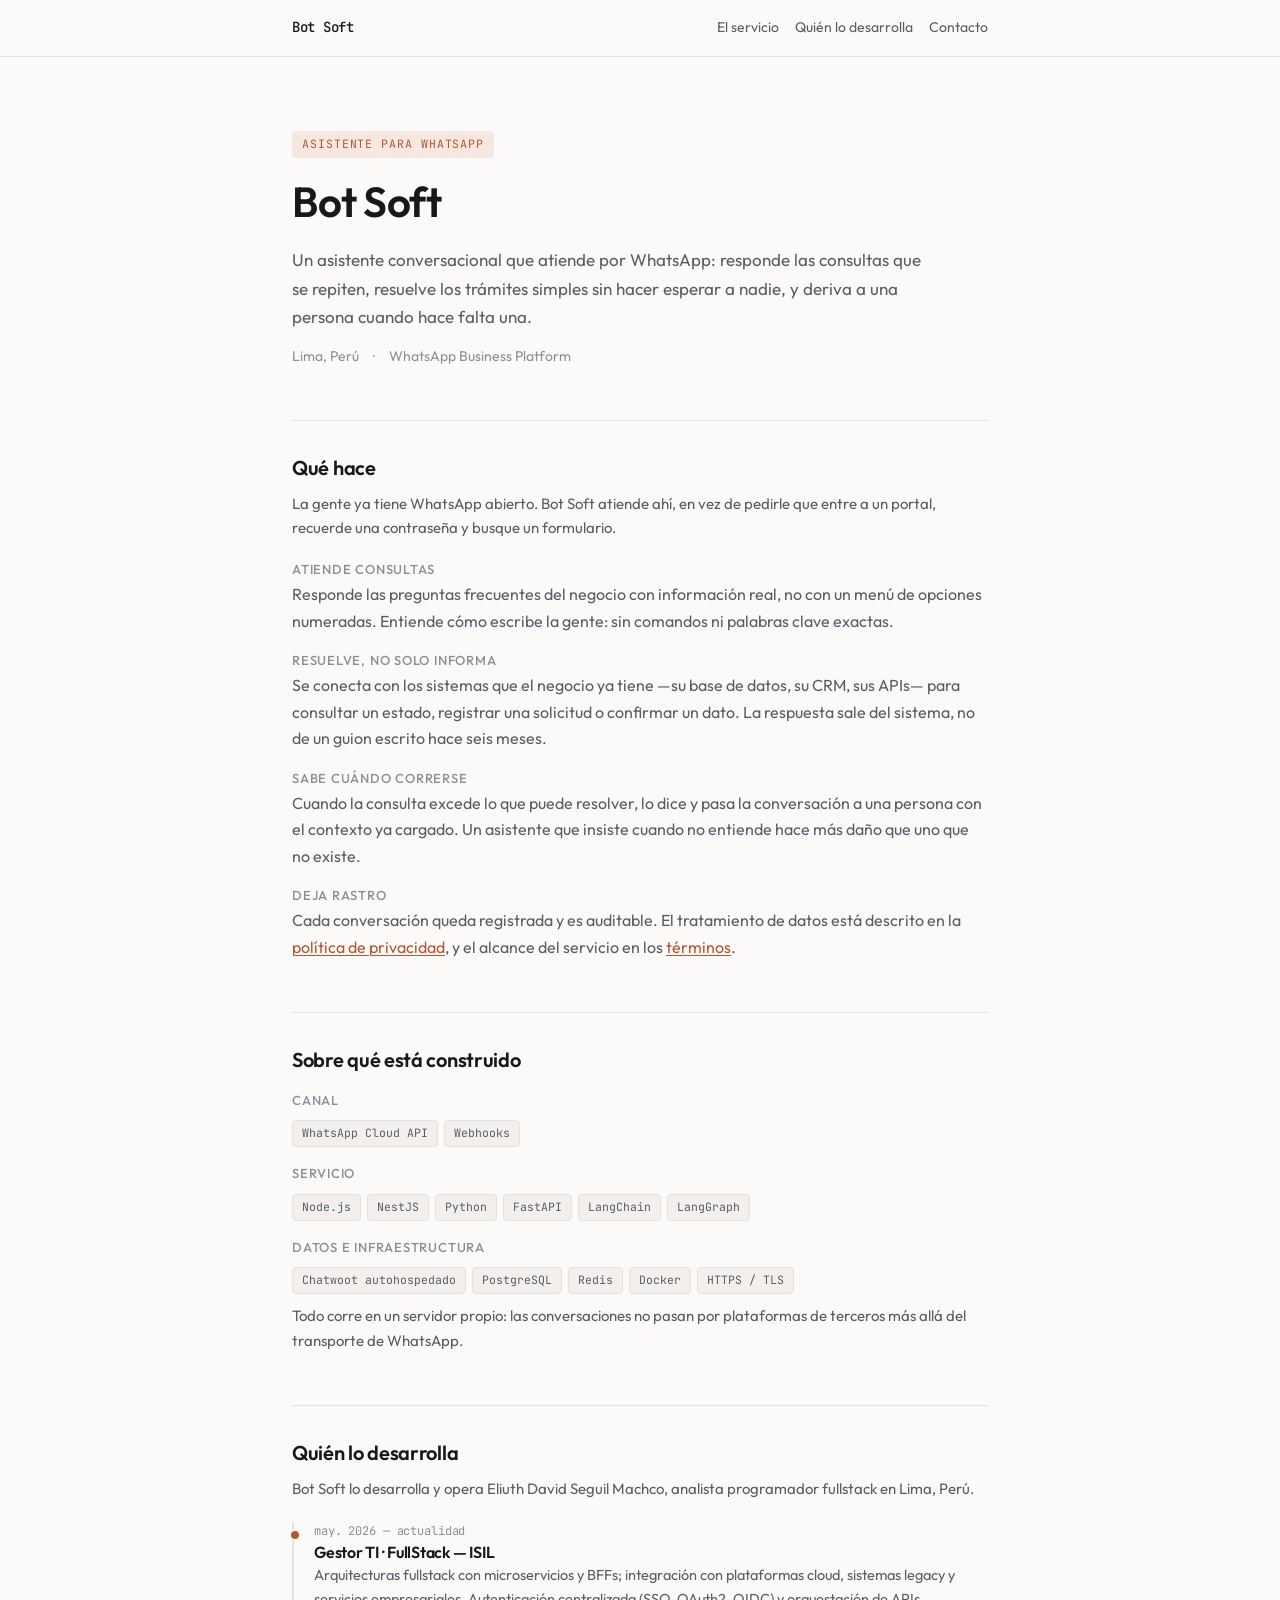
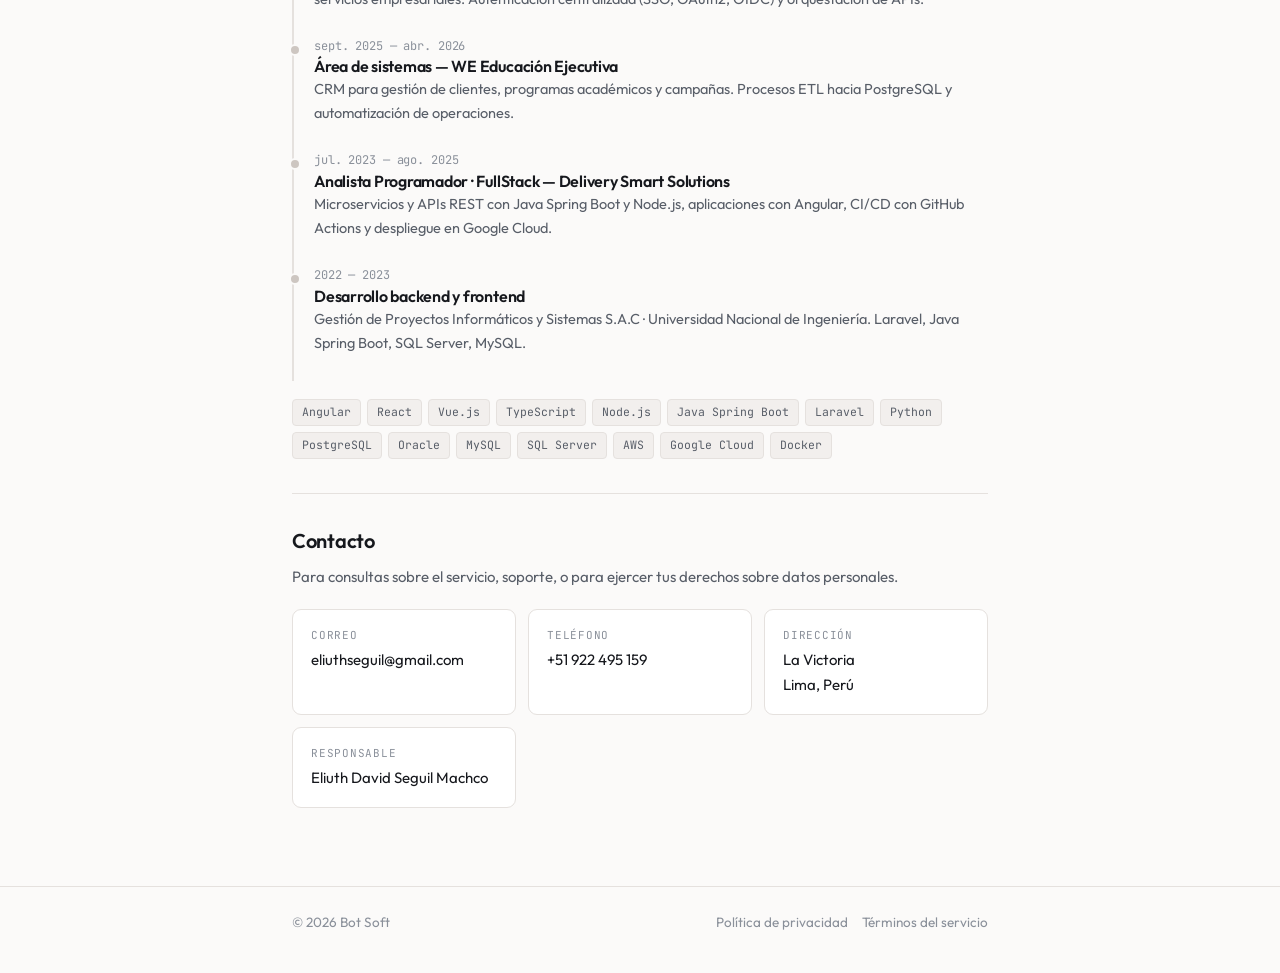
==== index.html @ 56265a5e "Contacto: telefono, direccion y domicilio en las legales" ====
<!doctype html>
<html lang="es">
<head>
<meta charset="utf-8">
<meta name="viewport" content="width=device-width, initial-scale=1">
<title>Bot Soft — Asistente conversacional para WhatsApp</title>
<meta name="description" content="Bot Soft es un asistente conversacional sobre WhatsApp: responde consultas, resuelve trámites frecuentes y se integra con los sistemas que tu negocio ya usa.">
<meta property="og:title" content="Bot Soft — Asistente conversacional para WhatsApp">
<meta property="og:description" content="Asistente conversacional sobre WhatsApp, integrado con los sistemas que tu negocio ya usa.">
<meta property="og:type" content="website">
<link rel="preconnect" href="https://fonts.googleapis.com">
<link rel="preconnect" href="https://fonts.gstatic.com" crossorigin>
<link rel="stylesheet" href="https://fonts.googleapis.com/css2?family=JetBrains+Mono:wght@400;500&family=Outfit:wght@400;500;600&display=swap">
<link rel="stylesheet" href="estilo.css">
</head>
<body>

<header class="barra">
  <div class="lienzo">
    <a class="marca" href="./">Bot&nbsp;Soft</a>
    <nav>
      <a href="#servicio">El servicio</a>
      <a href="#quien">Quién lo desarrolla</a>
      <a href="#contacto">Contacto</a>
    </nav>
  </div>
</header>

<main class="lienzo">

  <div class="portada">
    <span class="etiqueta">Asistente para WhatsApp</span>
    <h1>Bot Soft</h1>
    <p class="lede">
      Un asistente conversacional que atiende por WhatsApp: responde las
      consultas que se repiten, resuelve los trámites simples sin hacer esperar
      a nadie, y deriva a una persona cuando hace falta una.
    </p>
    <div class="ubicacion">
      <span>Lima, Perú</span>
      <span>·</span>
      <span>WhatsApp Business Platform</span>
    </div>
  </div>

  <section id="servicio">
    <h2>Qué hace</h2>
    <p class="sub">
      La gente ya tiene WhatsApp abierto. Bot Soft atiende ahí, en vez de pedirle
      que entre a un portal, recuerde una contraseña y busque un formulario.
    </p>

    <div class="grupo-tec">
      <h3>Atiende consultas</h3>
      <p style="color:var(--tinta-media);margin-top:4px">
        Responde las preguntas frecuentes del negocio con información real, no
        con un menú de opciones numeradas. Entiende cómo escribe la gente:
        sin comandos ni palabras clave exactas.
      </p>
    </div>

    <div class="grupo-tec">
      <h3>Resuelve, no solo informa</h3>
      <p style="color:var(--tinta-media);margin-top:4px">
        Se conecta con los sistemas que el negocio ya tiene —su base de datos,
        su CRM, sus APIs— para consultar un estado, registrar una solicitud o
        confirmar un dato. La respuesta sale del sistema, no de un guion escrito
        hace seis meses.
      </p>
    </div>

    <div class="grupo-tec">
      <h3>Sabe cuándo correrse</h3>
      <p style="color:var(--tinta-media);margin-top:4px">
        Cuando la consulta excede lo que puede resolver, lo dice y pasa la
        conversación a una persona con el contexto ya cargado. Un asistente que
        insiste cuando no entiende hace más daño que uno que no existe.
      </p>
    </div>

    <div class="grupo-tec">
      <h3>Deja rastro</h3>
      <p style="color:var(--tinta-media);margin-top:4px">
        Cada conversación queda registrada y es auditable. El tratamiento de
        datos está descrito en la
        <a href="privacidad.html">política de privacidad</a>, y el alcance del
        servicio en los <a href="terminos.html">términos</a>.
      </p>
    </div>
  </section>

  <section id="tecnologias">
    <h2>Sobre qué está construido</h2>
    <div class="grupo-tec">
      <h3>Canal</h3>
      <div class="chips">
        <span class="chip">WhatsApp Cloud API</span>
        <span class="chip">Webhooks</span>
      </div>
    </div>
    <div class="grupo-tec">
      <h3>Servicio</h3>
      <div class="chips">
        <span class="chip">Node.js</span><span class="chip">NestJS</span>
        <span class="chip">Python</span><span class="chip">FastAPI</span>
        <span class="chip">LangChain</span><span class="chip">LangGraph</span>
      </div>
    </div>
    <div class="grupo-tec">
      <h3>Datos e infraestructura</h3>
      <div class="chips">
        <span class="chip">Chatwoot autohospedado</span>
        <span class="chip">PostgreSQL</span><span class="chip">Redis</span>
        <span class="chip">Docker</span><span class="chip">HTTPS / TLS</span>
      </div>
      <p style="color:var(--tinta-media);margin-top:10px;font-size:15px">
        Todo corre en un servidor propio: las conversaciones no pasan por
        plataformas de terceros más allá del transporte de WhatsApp.
      </p>
    </div>
  </section>

  <section id="quien">
    <h2>Quién lo desarrolla</h2>
    <p class="sub">
      Bot Soft lo desarrolla y opera Eliuth David Seguil Machco, analista
      programador fullstack en Lima, Perú.
    </p>

    <div class="puesto actual">
      <div class="cuando">may. 2026 — actualidad</div>
      <h3>Gestor TI · FullStack — ISIL</h3>
      <div class="donde">
        Arquitecturas fullstack con microservicios y BFFs; integración con
        plataformas cloud, sistemas legacy y servicios empresariales.
        Autenticación centralizada (SSO, OAuth2, OIDC) y orquestación de APIs.
      </div>
    </div>

    <div class="puesto">
      <div class="cuando">sept. 2025 — abr. 2026</div>
      <h3>Área de sistemas — WE Educación Ejecutiva</h3>
      <div class="donde">
        CRM para gestión de clientes, programas académicos y campañas.
        Procesos ETL hacia PostgreSQL y automatización de operaciones.
      </div>
    </div>

    <div class="puesto">
      <div class="cuando">jul. 2023 — ago. 2025</div>
      <h3>Analista Programador · FullStack — Delivery Smart Solutions</h3>
      <div class="donde">
        Microservicios y APIs REST con Java Spring Boot y Node.js, aplicaciones
        con Angular, CI/CD con GitHub Actions y despliegue en Google Cloud.
      </div>
    </div>

    <div class="puesto">
      <div class="cuando">2022 — 2023</div>
      <h3>Desarrollo backend y frontend</h3>
      <div class="donde">
        Gestión de Proyectos Informáticos y Sistemas S.A.C · Universidad
        Nacional de Ingeniería. Laravel, Java Spring Boot, SQL Server, MySQL.
      </div>
    </div>

    <div class="chips" style="margin-top:18px">
      <span class="chip">Angular</span><span class="chip">React</span>
      <span class="chip">Vue.js</span><span class="chip">TypeScript</span>
      <span class="chip">Node.js</span><span class="chip">Java Spring Boot</span>
      <span class="chip">Laravel</span><span class="chip">Python</span>
      <span class="chip">PostgreSQL</span><span class="chip">Oracle</span>
      <span class="chip">MySQL</span><span class="chip">SQL Server</span>
      <span class="chip">AWS</span><span class="chip">Google Cloud</span>
      <span class="chip">Docker</span>
    </div>
  </section>

  <section id="contacto">
    <h2>Contacto</h2>
    <p class="sub">
      Para consultas sobre el servicio, soporte, o para ejercer tus derechos
      sobre datos personales.
    </p>
    <div class="tarjetas">
      <a class="tarjeta" href="mailto:eliuthseguil@gmail.com">
        <div class="que">Correo</div>
        <div class="valor">eliuthseguil@gmail.com</div>
      </a>
      <a class="tarjeta" href="tel:+51922495159">
        <div class="que">Teléfono</div>
        <div class="valor">+51 922 495 159</div>
      </a>
      <div class="tarjeta">
        <div class="que">Dirección</div>
        <div class="valor">La Victoria<br>Lima, Perú</div>
      </div>
      <div class="tarjeta">
        <div class="que">Responsable</div>
        <div class="valor">Eliuth David Seguil Machco</div>
      </div>
    </div>
  </section>

</main>

<footer>
  <div class="lienzo">
    <span>© <span id="anio">2026</span> Bot Soft</span>
    <nav>
      <a href="privacidad.html">Política de privacidad</a>
      <a href="terminos.html">Términos del servicio</a>
    </nav>
  </div>
</footer>

<script>
  // El año se pone solo: un pie que dice 2026 en 2028 envejece mal.
  document.getElementById('anio').textContent = new Date().getFullYear();
</script>

</body>
</html>
---- estilo.css ----
/* =============================================================================
   Sitio personal — Eliuth Seguil
   Un solo archivo, sin dependencias ni build: GitHub Pages lo sirve tal cual.
   ========================================================================== */

:root {
  --fondo: #fbfaf9;
  --papel: #ffffff;
  --papel-2: #f2efed;
  --tinta: #16181d;
  --tinta-media: #585e68;
  --tinta-suave: #8a909a;
  --linea: #e5e1de;
  --linea-fuerte: #cdc6c1;
  --acento: #b8552f;
  --acento-fondo: #f6e8e1;
  --ancho: 740px;
}

@media (prefers-color-scheme: dark) {
  :root:not([data-tema="claro"]) {
    --fondo: #0f1114;
    --papel: #16191e;
    --papel-2: #1d2127;
    --tinta: #e8e4e0;
    --tinta-media: #a2a8b2;
    --tinta-suave: #737984;
    --linea: #262b32;
    --linea-fuerte: #363c45;
    --acento: #e08a5f;
    --acento-fondo: #2a1c14;
  }
}

* { box-sizing: border-box; }

html { scroll-behavior: smooth; }

body {
  margin: 0;
  background: var(--fondo);
  color: var(--tinta);
  font-family: "Outfit", "Segoe UI", system-ui, sans-serif;
  font-size: 16px;
  line-height: 1.65;
  -webkit-font-smoothing: antialiased;
}

.lienzo { max-width: var(--ancho); margin: 0 auto; padding: 0 22px; }

a { color: var(--acento); text-decoration-thickness: 1px; text-underline-offset: 2px; }
a:hover { text-decoration-thickness: 2px; }

code, .mono {
  font-family: "JetBrains Mono", ui-monospace, Consolas, monospace;
  font-size: .86em;
}

h1, h2, h3 { margin: 0; line-height: 1.25; text-wrap: balance; letter-spacing: -.015em; }
h1 { font-size: clamp(30px, 6vw, 42px); font-weight: 600; }
h2 { font-size: 20px; font-weight: 600; }
h3 { font-size: 16px; font-weight: 600; }

/* ---------- barra ---------- */
.barra {
  position: sticky; top: 0; z-index: 10;
  background: color-mix(in srgb, var(--fondo) 88%, transparent);
  backdrop-filter: blur(8px);
  border-bottom: 1px solid var(--linea);
}
.barra .lienzo { display: flex; align-items: center; gap: 18px; height: 56px; }
.marca {
  font-family: "JetBrains Mono", monospace; font-size: 14px; font-weight: 500;
  color: var(--tinta); text-decoration: none; letter-spacing: -.02em;
}
.barra nav { margin-left: auto; display: flex; gap: 16px; font-size: 14px; }
.barra nav a { color: var(--tinta-media); text-decoration: none; }
.barra nav a:hover { color: var(--acento); }

/* ---------- portada ---------- */
.portada { padding: 72px 0 52px; }
.etiqueta {
  display: inline-block; font-family: "JetBrains Mono", monospace;
  font-size: 11.5px; letter-spacing: .08em; text-transform: uppercase;
  color: var(--acento); background: var(--acento-fondo);
  padding: 4px 10px; border-radius: 4px; margin-bottom: 18px;
}
.portada p.lede {
  font-size: 17px; color: var(--tinta-media); max-width: 58ch; margin: 18px 0 0;
}
.ubicacion {
  margin-top: 14px; font-size: 14px; color: var(--tinta-suave);
  display: flex; gap: 14px; flex-wrap: wrap;
}

/* ---------- secciones ---------- */
section { padding: 34px 0; border-top: 1px solid var(--linea); }
section > h2 { margin-bottom: 20px; }
.sub { color: var(--tinta-media); margin: -8px 0 20px; font-size: 15px; }

/* ---------- experiencia ---------- */
.puesto { padding: 0 0 26px 20px; border-left: 2px solid var(--linea); position: relative; }
.puesto:last-child { padding-bottom: 0; }
.puesto::before {
  content: ""; position: absolute; left: -5px; top: 7px;
  width: 8px; height: 8px; border-radius: 50%;
  background: var(--linea-fuerte); border: 2px solid var(--fondo);
}
.puesto.actual::before { background: var(--acento); }
.puesto .cuando {
  font-family: "JetBrains Mono", monospace; font-size: 12px;
  color: var(--tinta-suave); letter-spacing: -.01em;
}
.puesto .donde { color: var(--tinta-media); font-size: 14.5px; margin-top: 1px; }
.puesto ul { margin: 10px 0 0; padding-left: 18px; color: var(--tinta-media); font-size: 15px; }
.puesto li { margin-bottom: 5px; }

/* ---------- tecnologías ---------- */
.chips { display: flex; flex-wrap: wrap; gap: 6px; margin-top: 12px; }
.chip {
  font-family: "JetBrains Mono", monospace; font-size: 11.5px;
  background: var(--papel-2); color: var(--tinta-media);
  padding: 3px 9px; border-radius: 4px; border: 1px solid var(--linea);
}
.grupo-tec { margin-bottom: 18px; }
.grupo-tec h3 { font-size: 13px; color: var(--tinta-suave); font-weight: 500;
  text-transform: uppercase; letter-spacing: .06em; }

/* ---------- contacto ---------- */
.tarjetas { display: grid; grid-template-columns: repeat(auto-fit, minmax(210px, 1fr)); gap: 12px; }
.tarjeta {
  background: var(--papel); border: 1px solid var(--linea); border-radius: 9px;
  padding: 16px 18px; text-decoration: none; color: inherit; display: block;
}
.tarjeta:hover { border-color: var(--acento); }
.tarjeta .que {
  font-family: "JetBrains Mono", monospace; font-size: 11px;
  text-transform: uppercase; letter-spacing: .07em; color: var(--tinta-suave);
}
.tarjeta .valor { margin-top: 4px; font-size: 15px; word-break: break-all; }

/* ---------- documentos legales ---------- */
.legal { padding: 44px 0 20px; }
.legal h2 { margin: 30px 0 10px; }
.legal h3 { margin: 20px 0 6px; }
.legal p, .legal li { color: var(--tinta-media); font-size: 15.5px; }
.legal ul { padding-left: 20px; }
.legal li { margin-bottom: 6px; }
.legal .fecha {
  font-family: "JetBrains Mono", monospace; font-size: 12.5px;
  color: var(--tinta-suave); margin-top: 6px;
}
.aviso {
  background: var(--acento-fondo); border-left: 3px solid var(--acento);
  padding: 13px 16px; border-radius: 0 7px 7px 0; margin: 20px 0;
  font-size: 14.5px; color: var(--tinta);
}
.aviso strong { color: var(--acento); }

/* ---------- pie ---------- */
footer {
  border-top: 1px solid var(--linea); margin-top: 44px;
  padding: 24px 0 40px; font-size: 13.5px; color: var(--tinta-suave);
}
footer .lienzo { display: flex; gap: 16px; flex-wrap: wrap; align-items: center; }
footer nav { margin-left: auto; display: flex; gap: 14px; }
footer a { color: var(--tinta-suave); text-decoration: none; }
footer a:hover { color: var(--acento); }

@media (max-width: 520px) {
  .portada { padding: 48px 0 36px; }
  footer nav { margin-left: 0; width: 100%; }
}
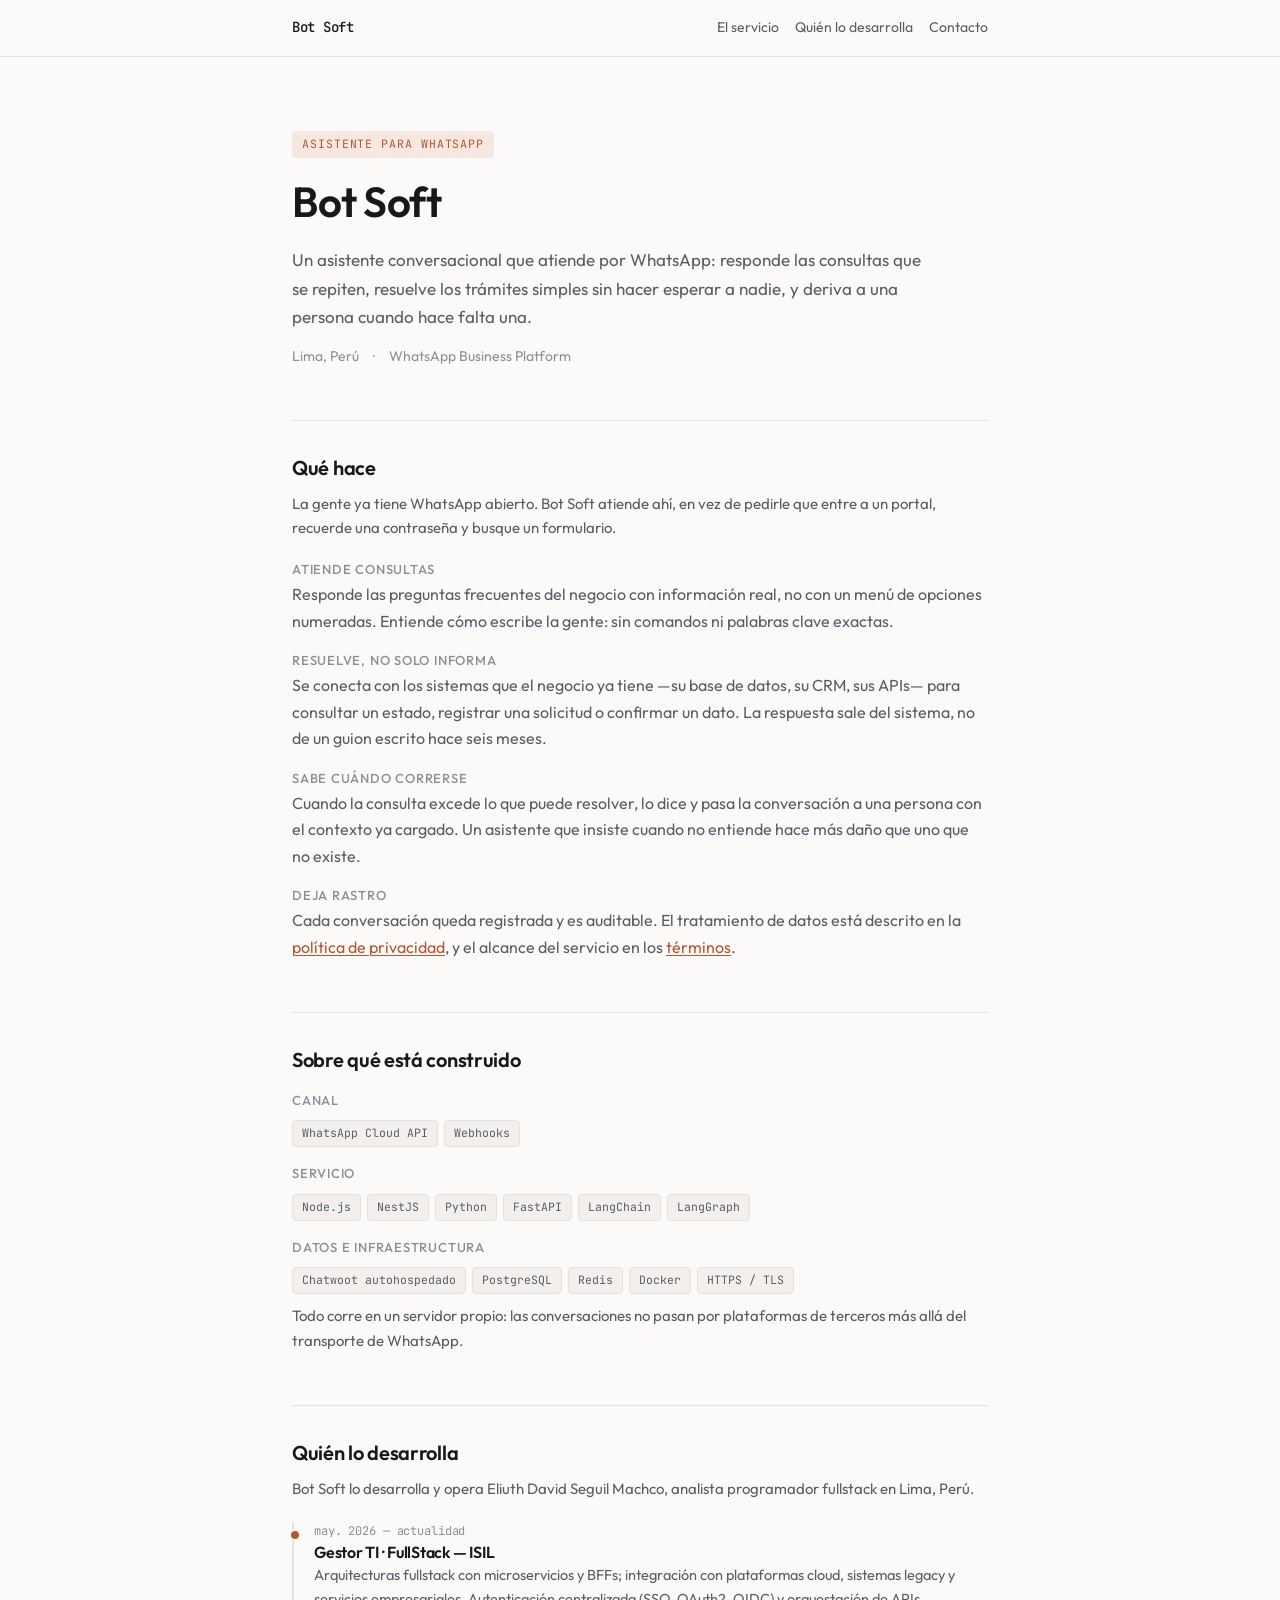
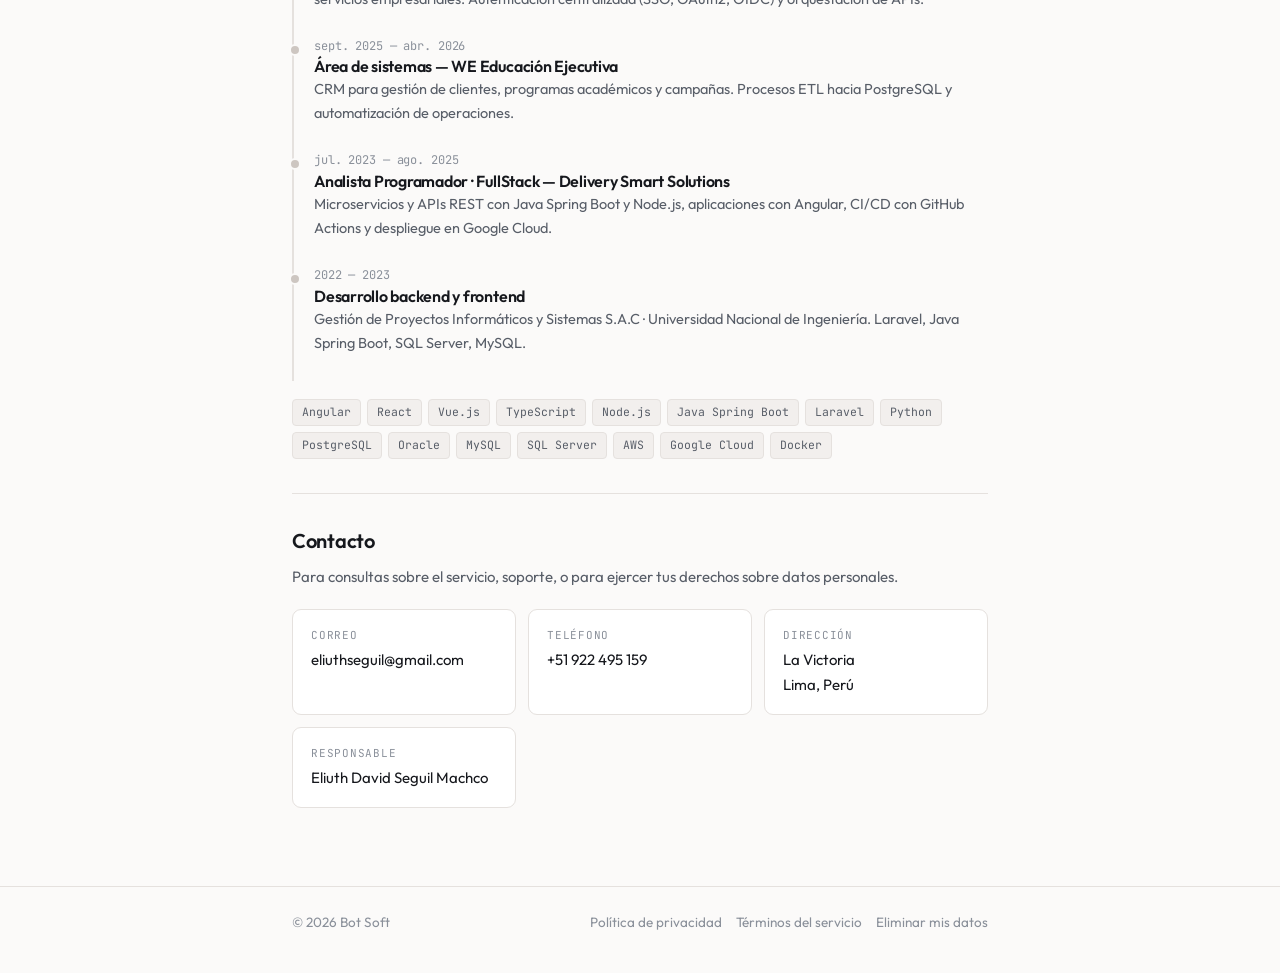
==== commit 04ed553a: "Pagina de eliminacion de datos e icono de la aplicacion" ====
--- a/index.html
+++ b/index.html
@@ -210,6 +210,7 @@
     <nav>
       <a href="privacidad.html">Política de privacidad</a>
       <a href="terminos.html">Términos del servicio</a>
+      <a href="eliminacion-datos.html">Eliminar mis datos</a>
     </nav>
   </div>
 </footer>
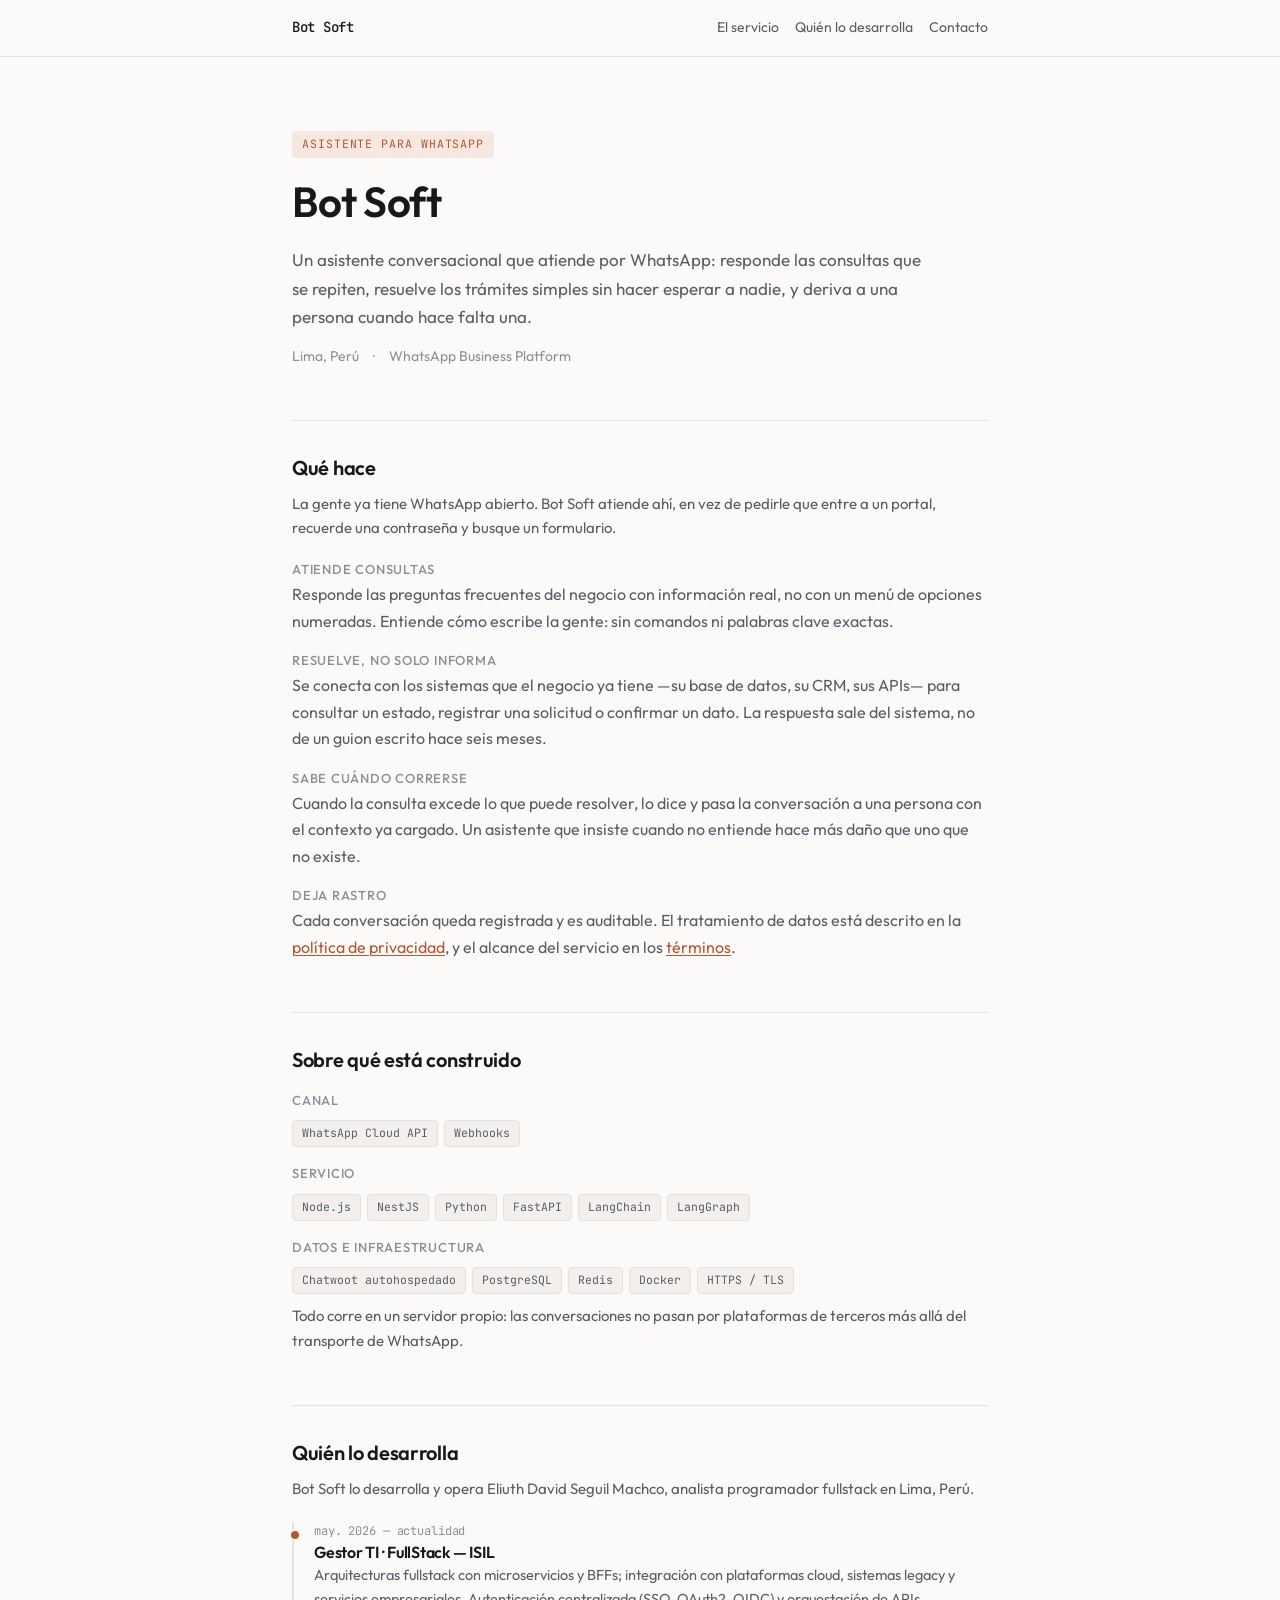
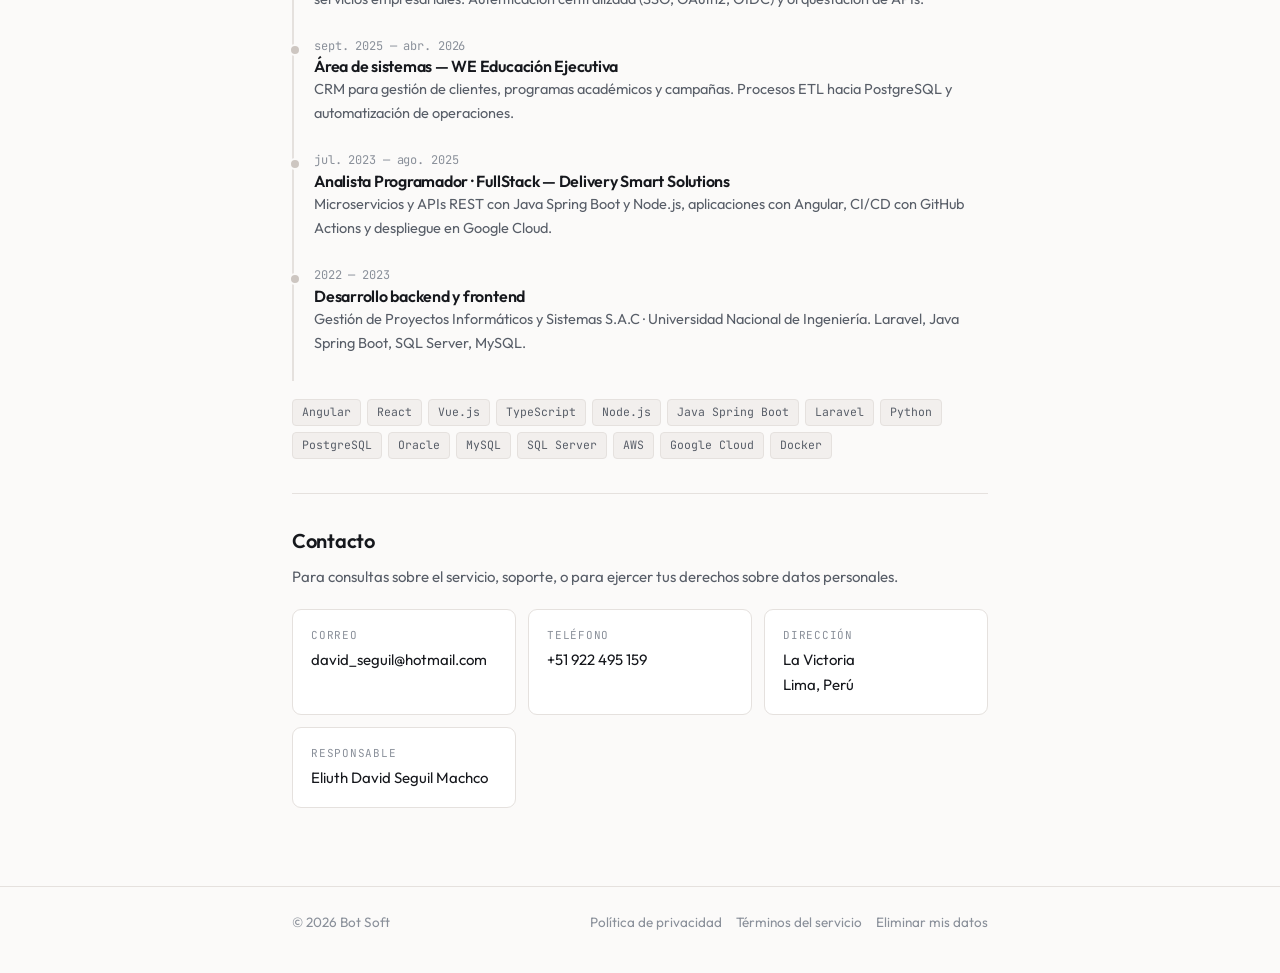
==== commit 6a9e38ea: "Contacto unificado en david_seguil@hotmail.com" ====
--- a/index.html
+++ b/index.html
@@ -183,9 +183,9 @@
       sobre datos personales.
     </p>
     <div class="tarjetas">
-      <a class="tarjeta" href="mailto:eliuthseguil@gmail.com">
+      <a class="tarjeta" href="mailto:david_seguil@hotmail.com">
         <div class="que">Correo</div>
-        <div class="valor">eliuthseguil@gmail.com</div>
+        <div class="valor">david_seguil@hotmail.com</div>
       </a>
       <a class="tarjeta" href="tel:+51922495159">
         <div class="que">Teléfono</div>
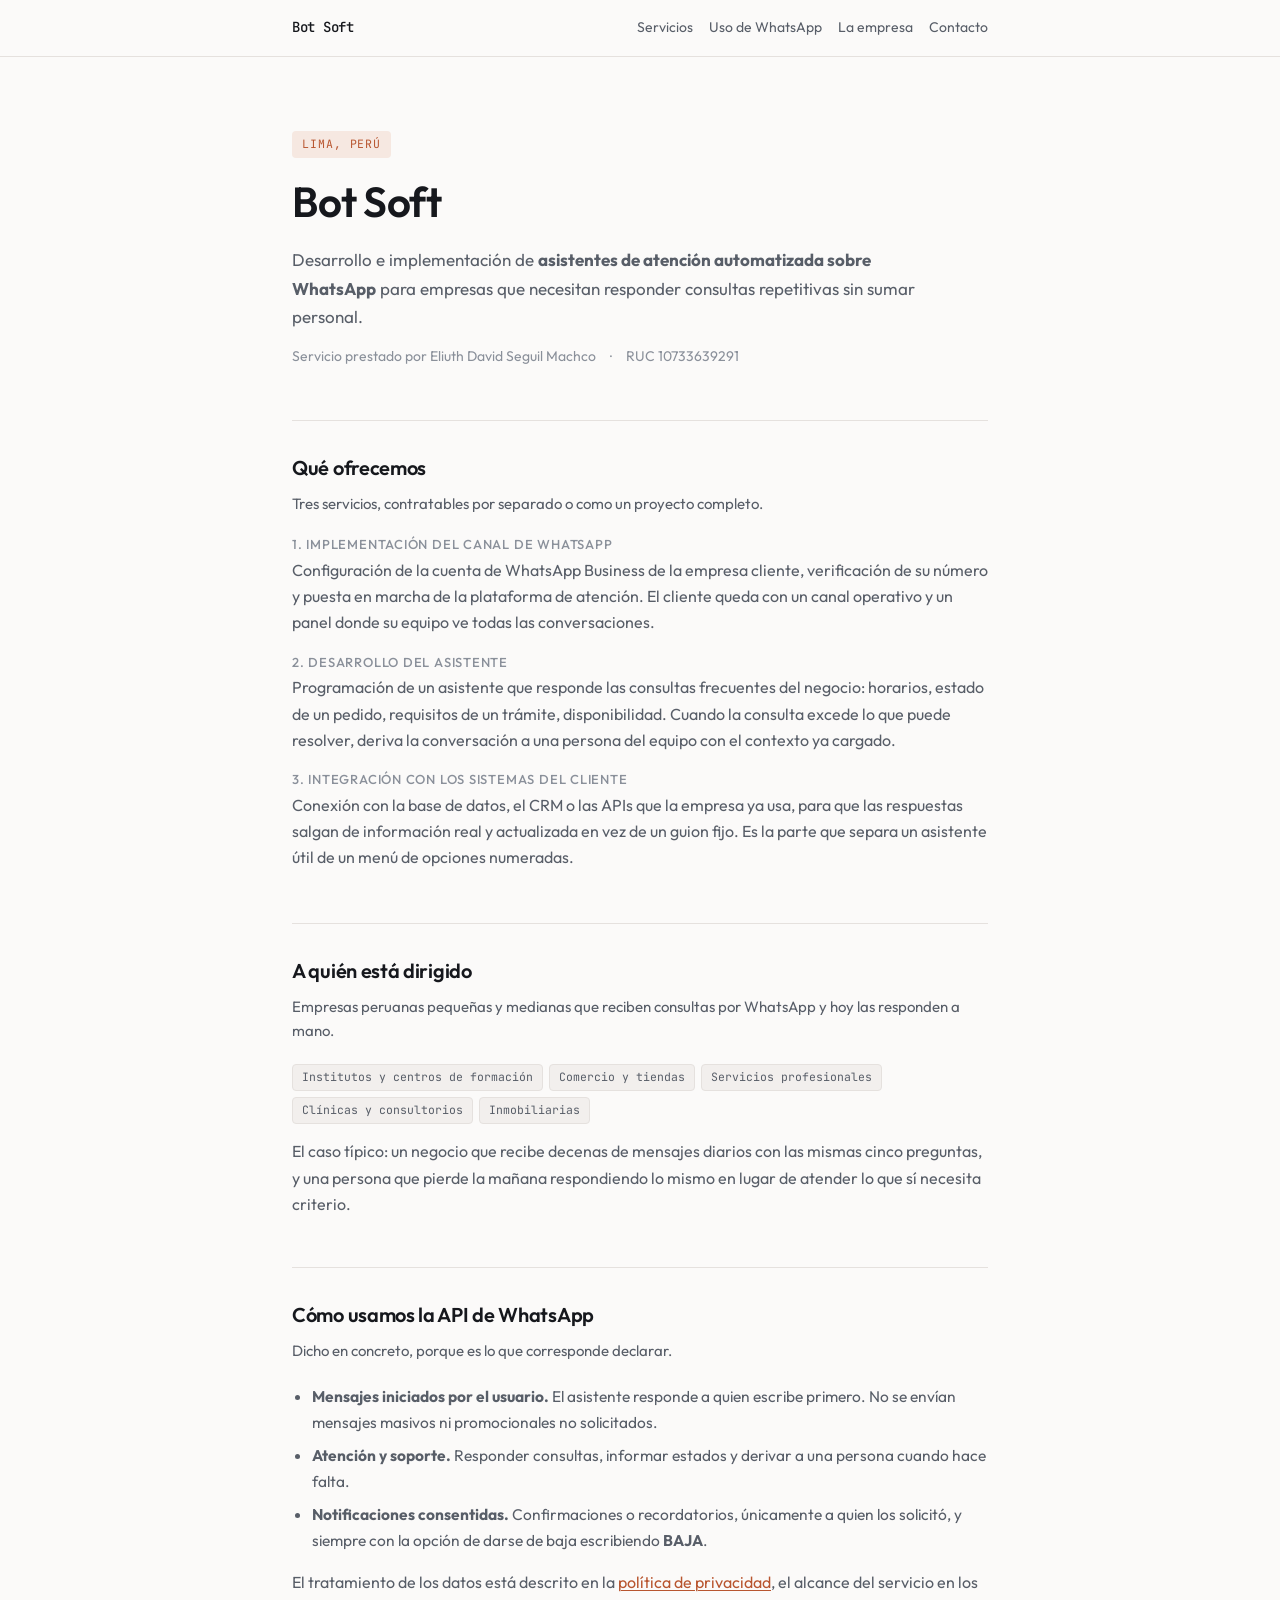
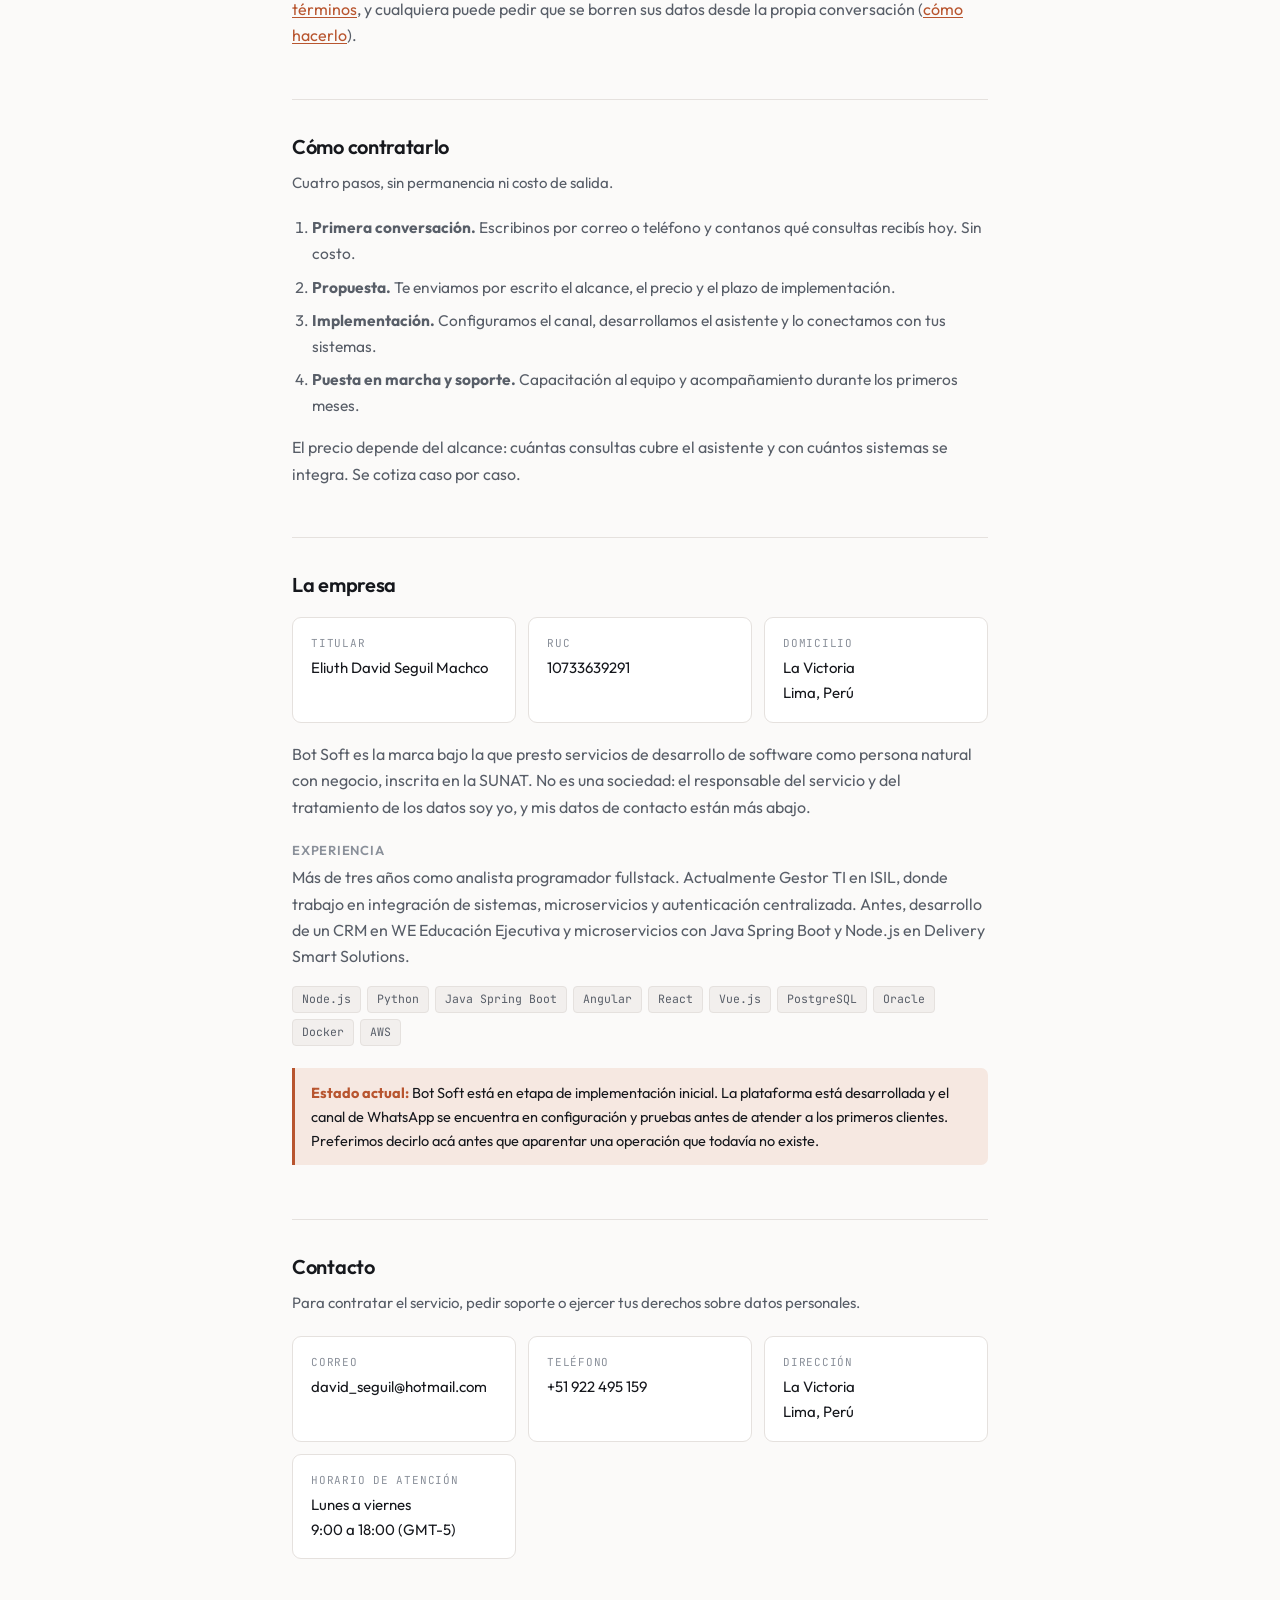
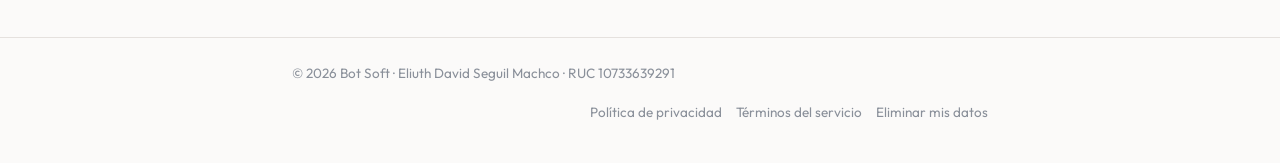
==== commit 92d8b055: "Sitio reorientado a describir la empresa: servicios, publico, contratacion, RUC y uso de la API" ====
--- a/index.html
+++ b/index.html
@@ -3,11 +3,15 @@
 <head>
 <meta charset="utf-8">
 <meta name="viewport" content="width=device-width, initial-scale=1">
-<title>Bot Soft — Asistente conversacional para WhatsApp</title>
-<meta name="description" content="Bot Soft es un asistente conversacional sobre WhatsApp: responde consultas, resuelve trámites frecuentes y se integra con los sistemas que tu negocio ya usa.">
-<meta property="og:title" content="Bot Soft — Asistente conversacional para WhatsApp">
-<meta property="og:description" content="Asistente conversacional sobre WhatsApp, integrado con los sistemas que tu negocio ya usa.">
+<title>Bot Soft — Asistentes de WhatsApp para empresas | Lima, Perú</title>
+<meta name="description" content="Bot Soft desarrolla e implementa asistentes de atención automatizada sobre WhatsApp para empresas peruanas. Servicio prestado por Eliuth David Seguil Machco, Lima, Perú.">
+<meta property="og:title" content="Bot Soft — Asistentes de WhatsApp para empresas">
+<meta property="og:description" content="Desarrollo e implementación de asistentes de atención automatizada sobre WhatsApp. Lima, Perú.">
 <meta property="og:type" content="website">
+<meta property="og:url" content="https://botsoft.krovax.site/">
+<link rel="icon" href="favicon.ico" sizes="any">
+<link rel="icon" href="favicon-32.png" type="image/png">
+<link rel="apple-touch-icon" href="apple-touch-icon.png">
 <link rel="preconnect" href="https://fonts.googleapis.com">
 <link rel="preconnect" href="https://fonts.gstatic.com" crossorigin>
 <link rel="stylesheet" href="https://fonts.googleapis.com/css2?family=JetBrains+Mono:wght@400;500&family=Outfit:wght@400;500;600&display=swap">
@@ -19,8 +23,9 @@
   <div class="lienzo">
     <a class="marca" href="./">Bot&nbsp;Soft</a>
     <nav>
-      <a href="#servicio">El servicio</a>
-      <a href="#quien">Quién lo desarrolla</a>
+      <a href="#servicios">Servicios</a>
+      <a href="#whatsapp">Uso de WhatsApp</a>
+      <a href="#empresa">La empresa</a>
       <a href="#contacto">Contacto</a>
     </nav>
   </div>
@@ -29,158 +34,187 @@
 <main class="lienzo">
 
   <div class="portada">
-    <span class="etiqueta">Asistente para WhatsApp</span>
+    <span class="etiqueta">Lima, Perú</span>
     <h1>Bot Soft</h1>
     <p class="lede">
-      Un asistente conversacional que atiende por WhatsApp: responde las
-      consultas que se repiten, resuelve los trámites simples sin hacer esperar
-      a nadie, y deriva a una persona cuando hace falta una.
+      Desarrollo e implementación de <strong>asistentes de atención
+      automatizada sobre WhatsApp</strong> para empresas que necesitan
+      responder consultas repetitivas sin sumar personal.
     </p>
     <div class="ubicacion">
-      <span>Lima, Perú</span>
+      <span>Servicio prestado por Eliuth David Seguil Machco</span>
       <span>·</span>
-      <span>WhatsApp Business Platform</span>
+      <span>RUC 10733639291</span>
     </div>
   </div>
 
-  <section id="servicio">
-    <h2>Qué hace</h2>
+  <section id="servicios">
+    <h2>Qué ofrecemos</h2>
     <p class="sub">
-      La gente ya tiene WhatsApp abierto. Bot Soft atiende ahí, en vez de pedirle
-      que entre a un portal, recuerde una contraseña y busque un formulario.
+      Tres servicios, contratables por separado o como un proyecto completo.
     </p>
 
     <div class="grupo-tec">
-      <h3>Atiende consultas</h3>
+      <h3>1. Implementación del canal de WhatsApp</h3>
       <p style="color:var(--tinta-media);margin-top:4px">
-        Responde las preguntas frecuentes del negocio con información real, no
-        con un menú de opciones numeradas. Entiende cómo escribe la gente:
-        sin comandos ni palabras clave exactas.
+        Configuración de la cuenta de WhatsApp Business de la empresa cliente,
+        verificación de su número y puesta en marcha de la plataforma de
+        atención. El cliente queda con un canal operativo y un panel donde su
+        equipo ve todas las conversaciones.
       </p>
     </div>
 
     <div class="grupo-tec">
-      <h3>Resuelve, no solo informa</h3>
+      <h3>2. Desarrollo del asistente</h3>
       <p style="color:var(--tinta-media);margin-top:4px">
-        Se conecta con los sistemas que el negocio ya tiene —su base de datos,
-        su CRM, sus APIs— para consultar un estado, registrar una solicitud o
-        confirmar un dato. La respuesta sale del sistema, no de un guion escrito
-        hace seis meses.
+        Programación de un asistente que responde las consultas frecuentes del
+        negocio: horarios, estado de un pedido, requisitos de un trámite,
+        disponibilidad. Cuando la consulta excede lo que puede resolver, deriva
+        la conversación a una persona del equipo con el contexto ya cargado.
       </p>
     </div>
 
     <div class="grupo-tec">
-      <h3>Sabe cuándo correrse</h3>
+      <h3>3. Integración con los sistemas del cliente</h3>
       <p style="color:var(--tinta-media);margin-top:4px">
-        Cuando la consulta excede lo que puede resolver, lo dice y pasa la
-        conversación a una persona con el contexto ya cargado. Un asistente que
-        insiste cuando no entiende hace más daño que uno que no existe.
+        Conexión con la base de datos, el CRM o las APIs que la empresa ya usa,
+        para que las respuestas salgan de información real y actualizada en vez
+        de un guion fijo. Es la parte que separa un asistente útil de un menú
+        de opciones numeradas.
       </p>
     </div>
-
-    <div class="grupo-tec">
-      <h3>Deja rastro</h3>
-      <p style="color:var(--tinta-media);margin-top:4px">
-        Cada conversación queda registrada y es auditable. El tratamiento de
-        datos está descrito en la
-        <a href="privacidad.html">política de privacidad</a>, y el alcance del
-        servicio en los <a href="terminos.html">términos</a>.
-      </p>
-    </div>
-  </section>
-
-  <section id="tecnologias">
-    <h2>Sobre qué está construido</h2>
-    <div class="grupo-tec">
-      <h3>Canal</h3>
-      <div class="chips">
-        <span class="chip">WhatsApp Cloud API</span>
-        <span class="chip">Webhooks</span>
-      </div>
-    </div>
-    <div class="grupo-tec">
-      <h3>Servicio</h3>
-      <div class="chips">
-        <span class="chip">Node.js</span><span class="chip">NestJS</span>
-        <span class="chip">Python</span><span class="chip">FastAPI</span>
-        <span class="chip">LangChain</span><span class="chip">LangGraph</span>
-      </div>
-    </div>
-    <div class="grupo-tec">
-      <h3>Datos e infraestructura</h3>
-      <div class="chips">
-        <span class="chip">Chatwoot autohospedado</span>
-        <span class="chip">PostgreSQL</span><span class="chip">Redis</span>
-        <span class="chip">Docker</span><span class="chip">HTTPS / TLS</span>
-      </div>
-      <p style="color:var(--tinta-media);margin-top:10px;font-size:15px">
-        Todo corre en un servidor propio: las conversaciones no pasan por
-        plataformas de terceros más allá del transporte de WhatsApp.
-      </p>
-    </div>
-  </section>
-
-  <section id="quien">
-    <h2>Quién lo desarrolla</h2>
+  </section>
+
+  <section id="dirigido">
+    <h2>A quién está dirigido</h2>
     <p class="sub">
-      Bot Soft lo desarrolla y opera Eliuth David Seguil Machco, analista
-      programador fullstack en Lima, Perú.
-    </p>
-
-    <div class="puesto actual">
-      <div class="cuando">may. 2026 — actualidad</div>
-      <h3>Gestor TI · FullStack — ISIL</h3>
-      <div class="donde">
-        Arquitecturas fullstack con microservicios y BFFs; integración con
-        plataformas cloud, sistemas legacy y servicios empresariales.
-        Autenticación centralizada (SSO, OAuth2, OIDC) y orquestación de APIs.
-      </div>
-    </div>
-
-    <div class="puesto">
-      <div class="cuando">sept. 2025 — abr. 2026</div>
-      <h3>Área de sistemas — WE Educación Ejecutiva</h3>
-      <div class="donde">
-        CRM para gestión de clientes, programas académicos y campañas.
-        Procesos ETL hacia PostgreSQL y automatización de operaciones.
-      </div>
-    </div>
-
-    <div class="puesto">
-      <div class="cuando">jul. 2023 — ago. 2025</div>
-      <h3>Analista Programador · FullStack — Delivery Smart Solutions</h3>
-      <div class="donde">
-        Microservicios y APIs REST con Java Spring Boot y Node.js, aplicaciones
-        con Angular, CI/CD con GitHub Actions y despliegue en Google Cloud.
-      </div>
-    </div>
-
-    <div class="puesto">
-      <div class="cuando">2022 — 2023</div>
-      <h3>Desarrollo backend y frontend</h3>
-      <div class="donde">
-        Gestión de Proyectos Informáticos y Sistemas S.A.C · Universidad
-        Nacional de Ingeniería. Laravel, Java Spring Boot, SQL Server, MySQL.
-      </div>
-    </div>
-
-    <div class="chips" style="margin-top:18px">
-      <span class="chip">Angular</span><span class="chip">React</span>
-      <span class="chip">Vue.js</span><span class="chip">TypeScript</span>
-      <span class="chip">Node.js</span><span class="chip">Java Spring Boot</span>
-      <span class="chip">Laravel</span><span class="chip">Python</span>
+      Empresas peruanas pequeñas y medianas que reciben consultas por WhatsApp
+      y hoy las responden a mano.
+    </p>
+    <div class="chips">
+      <span class="chip">Institutos y centros de formación</span>
+      <span class="chip">Comercio y tiendas</span>
+      <span class="chip">Servicios profesionales</span>
+      <span class="chip">Clínicas y consultorios</span>
+      <span class="chip">Inmobiliarias</span>
+    </div>
+    <p style="color:var(--tinta-media);margin-top:14px">
+      El caso típico: un negocio que recibe decenas de mensajes diarios con las
+      mismas cinco preguntas, y una persona que pierde la mañana respondiendo
+      lo mismo en lugar de atender lo que sí necesita criterio.
+    </p>
+  </section>
+
+  <section id="whatsapp">
+    <h2>Cómo usamos la API de WhatsApp</h2>
+    <p class="sub">Dicho en concreto, porque es lo que corresponde declarar.</p>
+    <ul style="color:var(--tinta-media);font-size:15.5px;padding-left:20px">
+      <li style="margin-bottom:8px">
+        <strong>Mensajes iniciados por el usuario.</strong> El asistente
+        responde a quien escribe primero. No se envían mensajes masivos ni
+        promocionales no solicitados.
+      </li>
+      <li style="margin-bottom:8px">
+        <strong>Atención y soporte.</strong> Responder consultas, informar
+        estados y derivar a una persona cuando hace falta.
+      </li>
+      <li style="margin-bottom:8px">
+        <strong>Notificaciones consentidas.</strong> Confirmaciones o
+        recordatorios, únicamente a quien los solicitó, y siempre con la
+        opción de darse de baja escribiendo <strong>BAJA</strong>.
+      </li>
+    </ul>
+    <p style="color:var(--tinta-media)">
+      El tratamiento de los datos está descrito en la
+      <a href="privacidad.html">política de privacidad</a>, el alcance del
+      servicio en los <a href="terminos.html">términos</a>, y cualquiera puede
+      pedir que se borren sus datos desde la propia conversación
+      (<a href="eliminacion-datos.html">cómo hacerlo</a>).
+    </p>
+  </section>
+
+  <section id="contratar">
+    <h2>Cómo contratarlo</h2>
+    <p class="sub">Cuatro pasos, sin permanencia ni costo de salida.</p>
+    <ol style="color:var(--tinta-media);font-size:15.5px;padding-left:20px">
+      <li style="margin-bottom:8px">
+        <strong>Primera conversación.</strong> Escribinos por correo o teléfono
+        y contanos qué consultas recibís hoy. Sin costo.
+      </li>
+      <li style="margin-bottom:8px">
+        <strong>Propuesta.</strong> Te enviamos por escrito el alcance, el
+        precio y el plazo de implementación.
+      </li>
+      <li style="margin-bottom:8px">
+        <strong>Implementación.</strong> Configuramos el canal, desarrollamos
+        el asistente y lo conectamos con tus sistemas.
+      </li>
+      <li style="margin-bottom:8px">
+        <strong>Puesta en marcha y soporte.</strong> Capacitación al equipo y
+        acompañamiento durante los primeros meses.
+      </li>
+    </ol>
+    <p style="color:var(--tinta-media)">
+      El precio depende del alcance: cuántas consultas cubre el asistente y con
+      cuántos sistemas se integra. Se cotiza caso por caso.
+    </p>
+  </section>
+
+  <section id="empresa">
+    <h2>La empresa</h2>
+    <div class="tarjetas" style="margin-bottom:18px">
+      <div class="tarjeta">
+        <div class="que">Titular</div>
+        <div class="valor">Eliuth David Seguil Machco</div>
+      </div>
+      <div class="tarjeta">
+        <div class="que">RUC</div>
+        <div class="valor">10733639291</div>
+      </div>
+      <div class="tarjeta">
+        <div class="que">Domicilio</div>
+        <div class="valor">La Victoria<br>Lima, Perú</div>
+      </div>
+    </div>
+
+    <p style="color:var(--tinta-media)">
+      Bot Soft es la marca bajo la que presto servicios de desarrollo de
+      software como persona natural con negocio, inscrita en la SUNAT. No es
+      una sociedad: el responsable del servicio y del tratamiento de los datos
+      soy yo, y mis datos de contacto están más abajo.
+    </p>
+
+    <h3 style="margin-top:22px;color:var(--tinta-suave);font-size:13px;
+               text-transform:uppercase;letter-spacing:.06em">Experiencia</h3>
+    <p style="color:var(--tinta-media);margin-top:6px">
+      Más de tres años como analista programador fullstack. Actualmente Gestor
+      TI en ISIL, donde trabajo en integración de sistemas, microservicios y
+      autenticación centralizada. Antes, desarrollo de un CRM en WE Educación
+      Ejecutiva y microservicios con Java Spring Boot y Node.js en Delivery
+      Smart Solutions.
+    </p>
+    <div class="chips" style="margin-top:12px">
+      <span class="chip">Node.js</span><span class="chip">Python</span>
+      <span class="chip">Java Spring Boot</span><span class="chip">Angular</span>
+      <span class="chip">React</span><span class="chip">Vue.js</span>
       <span class="chip">PostgreSQL</span><span class="chip">Oracle</span>
-      <span class="chip">MySQL</span><span class="chip">SQL Server</span>
-      <span class="chip">AWS</span><span class="chip">Google Cloud</span>
-      <span class="chip">Docker</span>
+      <span class="chip">Docker</span><span class="chip">AWS</span>
+    </div>
+
+    <div class="aviso" style="margin-top:22px">
+      <strong>Estado actual:</strong> Bot Soft está en etapa de implementación
+      inicial. La plataforma está desarrollada y el canal de WhatsApp se
+      encuentra en configuración y pruebas antes de atender a los primeros
+      clientes. Preferimos decirlo acá antes que aparentar una operación que
+      todavía no existe.
     </div>
   </section>
 
   <section id="contacto">
     <h2>Contacto</h2>
     <p class="sub">
-      Para consultas sobre el servicio, soporte, o para ejercer tus derechos
-      sobre datos personales.
+      Para contratar el servicio, pedir soporte o ejercer tus derechos sobre
+      datos personales.
     </p>
     <div class="tarjetas">
       <a class="tarjeta" href="mailto:david_seguil@hotmail.com">
@@ -196,8 +230,8 @@
         <div class="valor">La Victoria<br>Lima, Perú</div>
       </div>
       <div class="tarjeta">
-        <div class="que">Responsable</div>
-        <div class="valor">Eliuth David Seguil Machco</div>
+        <div class="que">Horario de atención</div>
+        <div class="valor">Lunes a viernes<br>9:00 a 18:00 (GMT-5)</div>
       </div>
     </div>
   </section>
@@ -206,7 +240,7 @@
 
 <footer>
   <div class="lienzo">
-    <span>© <span id="anio">2026</span> Bot Soft</span>
+    <span>© <span id="anio">2026</span> Bot Soft · Eliuth David Seguil Machco · RUC 10733639291</span>
     <nav>
       <a href="privacidad.html">Política de privacidad</a>
       <a href="terminos.html">Términos del servicio</a>
@@ -216,7 +250,6 @@
 </footer>
 
 <script>
-  // El año se pone solo: un pie que dice 2026 en 2028 envejece mal.
   document.getElementById('anio').textContent = new Date().getFullYear();
 </script>
 
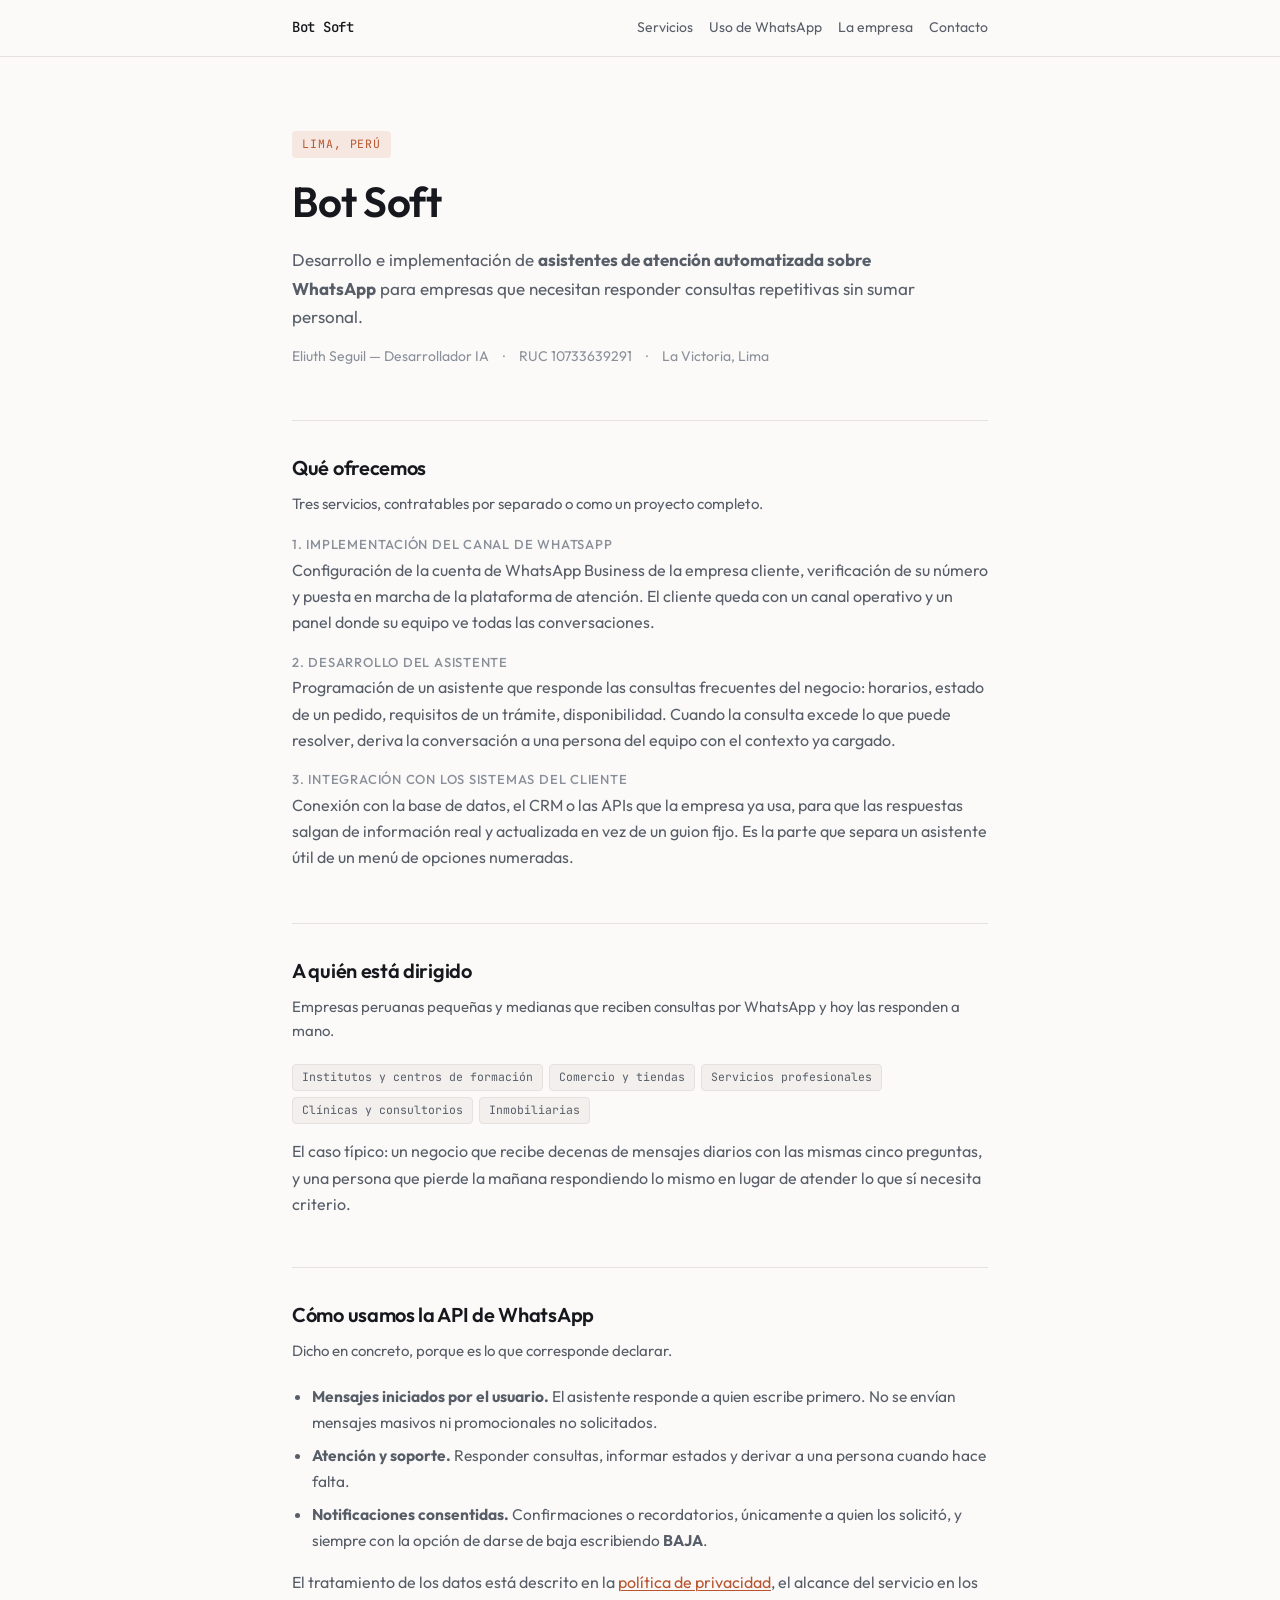
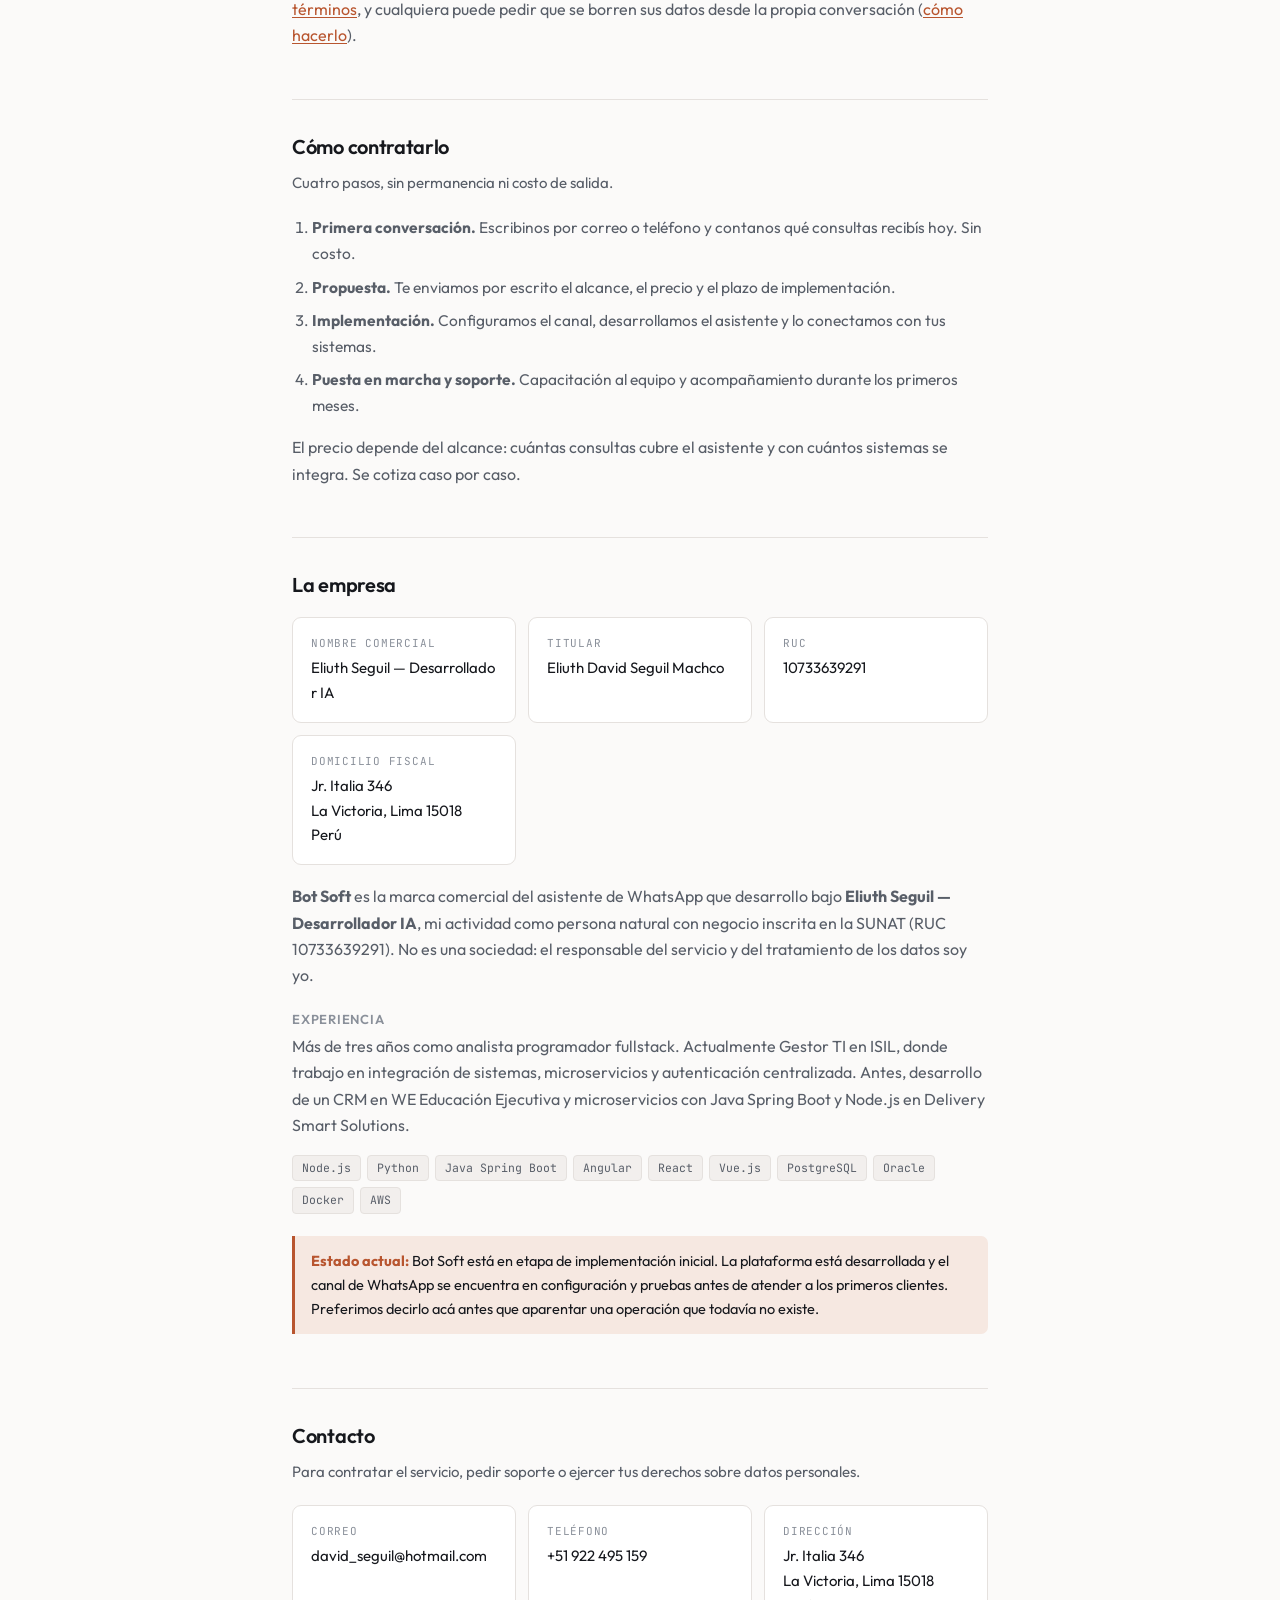
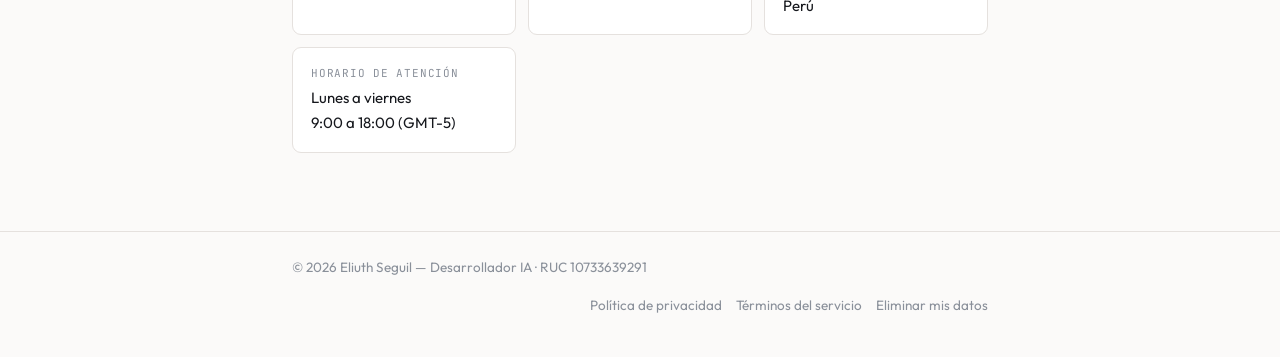
==== commit 1c3c4223: "Alinea el sitio con el Business Manager: nombre comercial y domicilio fiscal" ====
--- a/index.html
+++ b/index.html
@@ -42,9 +42,11 @@
       responder consultas repetitivas sin sumar personal.
     </p>
     <div class="ubicacion">
-      <span>Servicio prestado por Eliuth David Seguil Machco</span>
+      <span>Eliuth Seguil &mdash; Desarrollador IA</span>
       <span>·</span>
       <span>RUC 10733639291</span>
+      <span>·</span>
+      <span>La Victoria, Lima</span>
     </div>
   </div>
 
@@ -164,6 +166,10 @@
     <h2>La empresa</h2>
     <div class="tarjetas" style="margin-bottom:18px">
       <div class="tarjeta">
+        <div class="que">Nombre comercial</div>
+        <div class="valor">Eliuth Seguil &mdash; Desarrollador IA</div>
+      </div>
+      <div class="tarjeta">
         <div class="que">Titular</div>
         <div class="valor">Eliuth David Seguil Machco</div>
       </div>
@@ -172,16 +178,17 @@
         <div class="valor">10733639291</div>
       </div>
       <div class="tarjeta">
-        <div class="que">Domicilio</div>
-        <div class="valor">La Victoria<br>Lima, Perú</div>
+        <div class="que">Domicilio fiscal</div>
+        <div class="valor">Jr. Italia 346<br>La Victoria, Lima 15018<br>Perú</div>
       </div>
     </div>
 
     <p style="color:var(--tinta-media)">
-      Bot Soft es la marca bajo la que presto servicios de desarrollo de
-      software como persona natural con negocio, inscrita en la SUNAT. No es
-      una sociedad: el responsable del servicio y del tratamiento de los datos
-      soy yo, y mis datos de contacto están más abajo.
+      <strong>Bot Soft</strong> es la marca comercial del asistente de
+      WhatsApp que desarrollo bajo <strong>Eliuth Seguil &mdash; Desarrollador
+      IA</strong>, mi actividad como persona natural con negocio inscrita en
+      la SUNAT (RUC 10733639291). No es una sociedad: el responsable del
+      servicio y del tratamiento de los datos soy yo.
     </p>
 
     <h3 style="margin-top:22px;color:var(--tinta-suave);font-size:13px;
@@ -227,7 +234,7 @@
       </a>
       <div class="tarjeta">
         <div class="que">Dirección</div>
-        <div class="valor">La Victoria<br>Lima, Perú</div>
+        <div class="valor">Jr. Italia 346<br>La Victoria, Lima 15018<br>Perú</div>
       </div>
       <div class="tarjeta">
         <div class="que">Horario de atención</div>
@@ -240,7 +247,7 @@
 
 <footer>
   <div class="lienzo">
-    <span>© <span id="anio">2026</span> Bot Soft · Eliuth David Seguil Machco · RUC 10733639291</span>
+    <span>© <span id="anio">2026</span> Eliuth Seguil &mdash; Desarrollador IA · RUC 10733639291</span>
     <nav>
       <a href="privacidad.html">Política de privacidad</a>
       <a href="terminos.html">Términos del servicio</a>
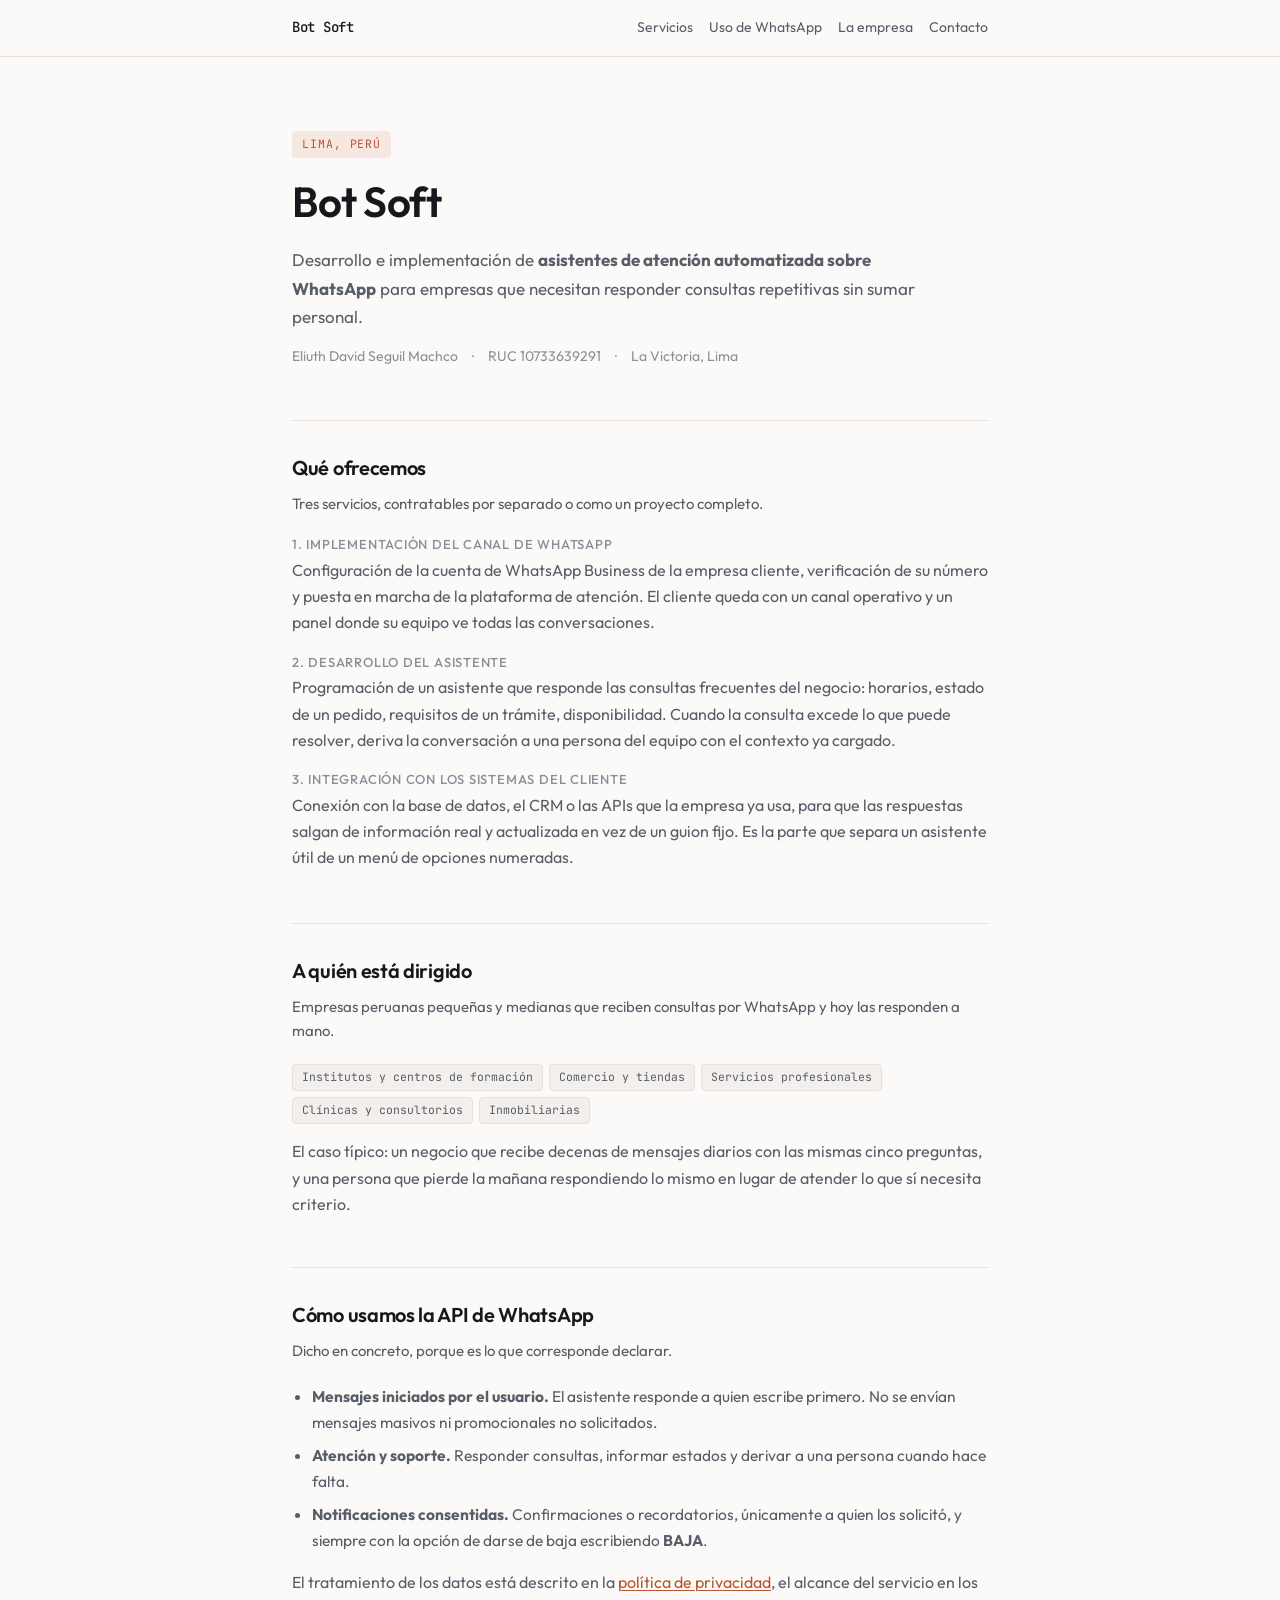
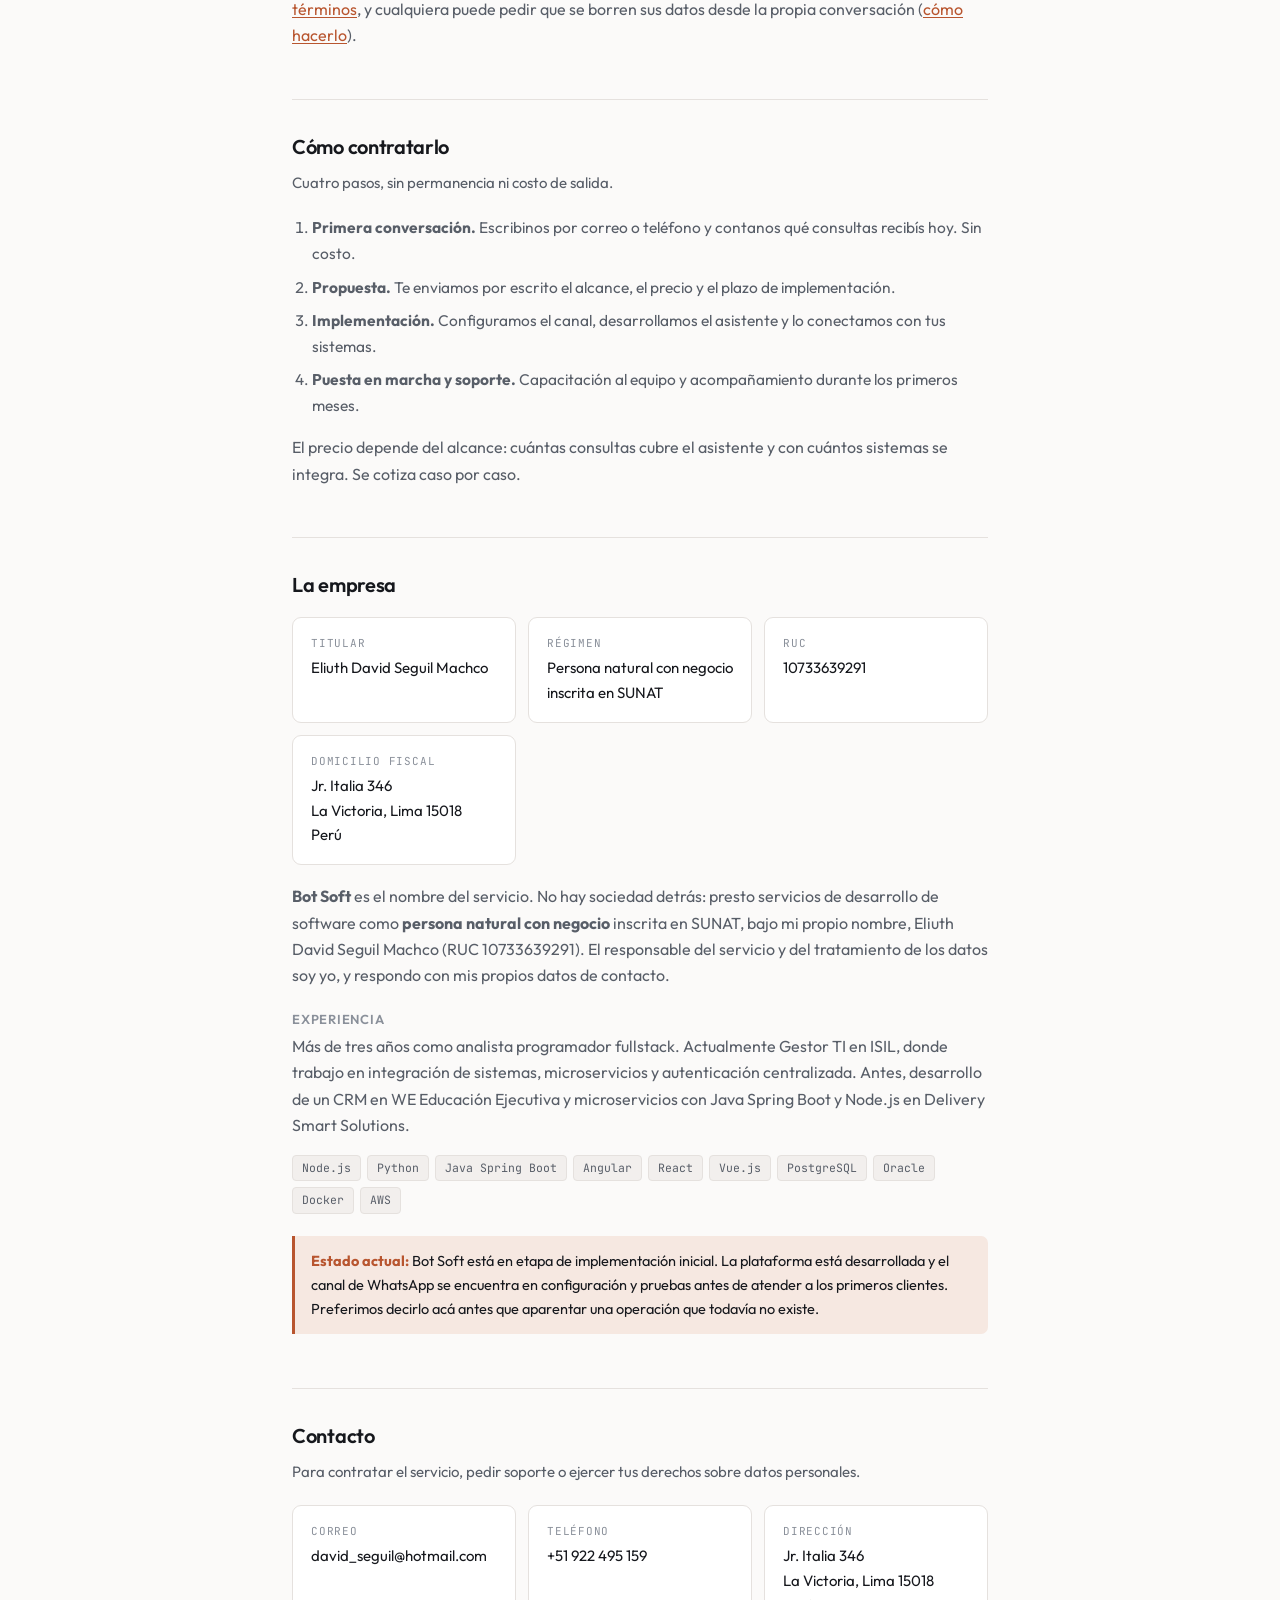
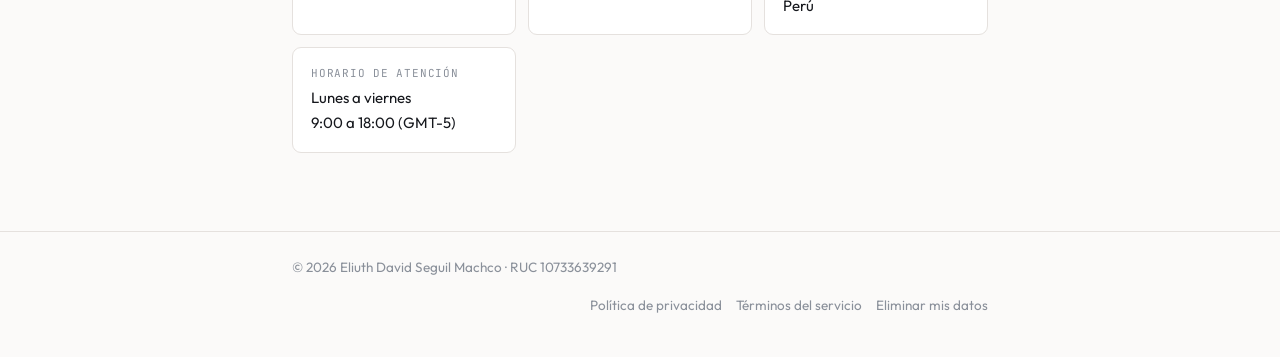
==== commit 666cf483: "Precision legal: persona natural con negocio, sin razon social inventada" ====
--- a/index.html
+++ b/index.html
@@ -42,7 +42,7 @@
       responder consultas repetitivas sin sumar personal.
     </p>
     <div class="ubicacion">
-      <span>Eliuth Seguil &mdash; Desarrollador IA</span>
+      <span>Eliuth David Seguil Machco</span>
       <span>·</span>
       <span>RUC 10733639291</span>
       <span>·</span>
@@ -166,14 +166,14 @@
     <h2>La empresa</h2>
     <div class="tarjetas" style="margin-bottom:18px">
       <div class="tarjeta">
-        <div class="que">Nombre comercial</div>
-        <div class="valor">Eliuth Seguil &mdash; Desarrollador IA</div>
-      </div>
-      <div class="tarjeta">
         <div class="que">Titular</div>
         <div class="valor">Eliuth David Seguil Machco</div>
       </div>
       <div class="tarjeta">
+        <div class="que">Régimen</div>
+        <div class="valor">Persona natural con negocio<br>inscrita en SUNAT</div>
+      </div>
+      <div class="tarjeta">
         <div class="que">RUC</div>
         <div class="valor">10733639291</div>
       </div>
@@ -184,11 +184,12 @@
     </div>
 
     <p style="color:var(--tinta-media)">
-      <strong>Bot Soft</strong> es la marca comercial del asistente de
-      WhatsApp que desarrollo bajo <strong>Eliuth Seguil &mdash; Desarrollador
-      IA</strong>, mi actividad como persona natural con negocio inscrita en
-      la SUNAT (RUC 10733639291). No es una sociedad: el responsable del
-      servicio y del tratamiento de los datos soy yo.
+      <strong>Bot Soft</strong> es el nombre del servicio. No hay sociedad
+      detrás: presto servicios de desarrollo de software como
+      <strong>persona natural con negocio</strong> inscrita en SUNAT, bajo mi
+      propio nombre, Eliuth David Seguil Machco (RUC 10733639291). El
+      responsable del servicio y del tratamiento de los datos soy yo, y
+      respondo con mis propios datos de contacto.
     </p>
 
     <h3 style="margin-top:22px;color:var(--tinta-suave);font-size:13px;
@@ -247,7 +248,7 @@
 
 <footer>
   <div class="lienzo">
-    <span>© <span id="anio">2026</span> Eliuth Seguil &mdash; Desarrollador IA · RUC 10733639291</span>
+    <span>© <span id="anio">2026</span> Eliuth David Seguil Machco · RUC 10733639291</span>
     <nav>
       <a href="privacidad.html">Política de privacidad</a>
       <a href="terminos.html">Términos del servicio</a>
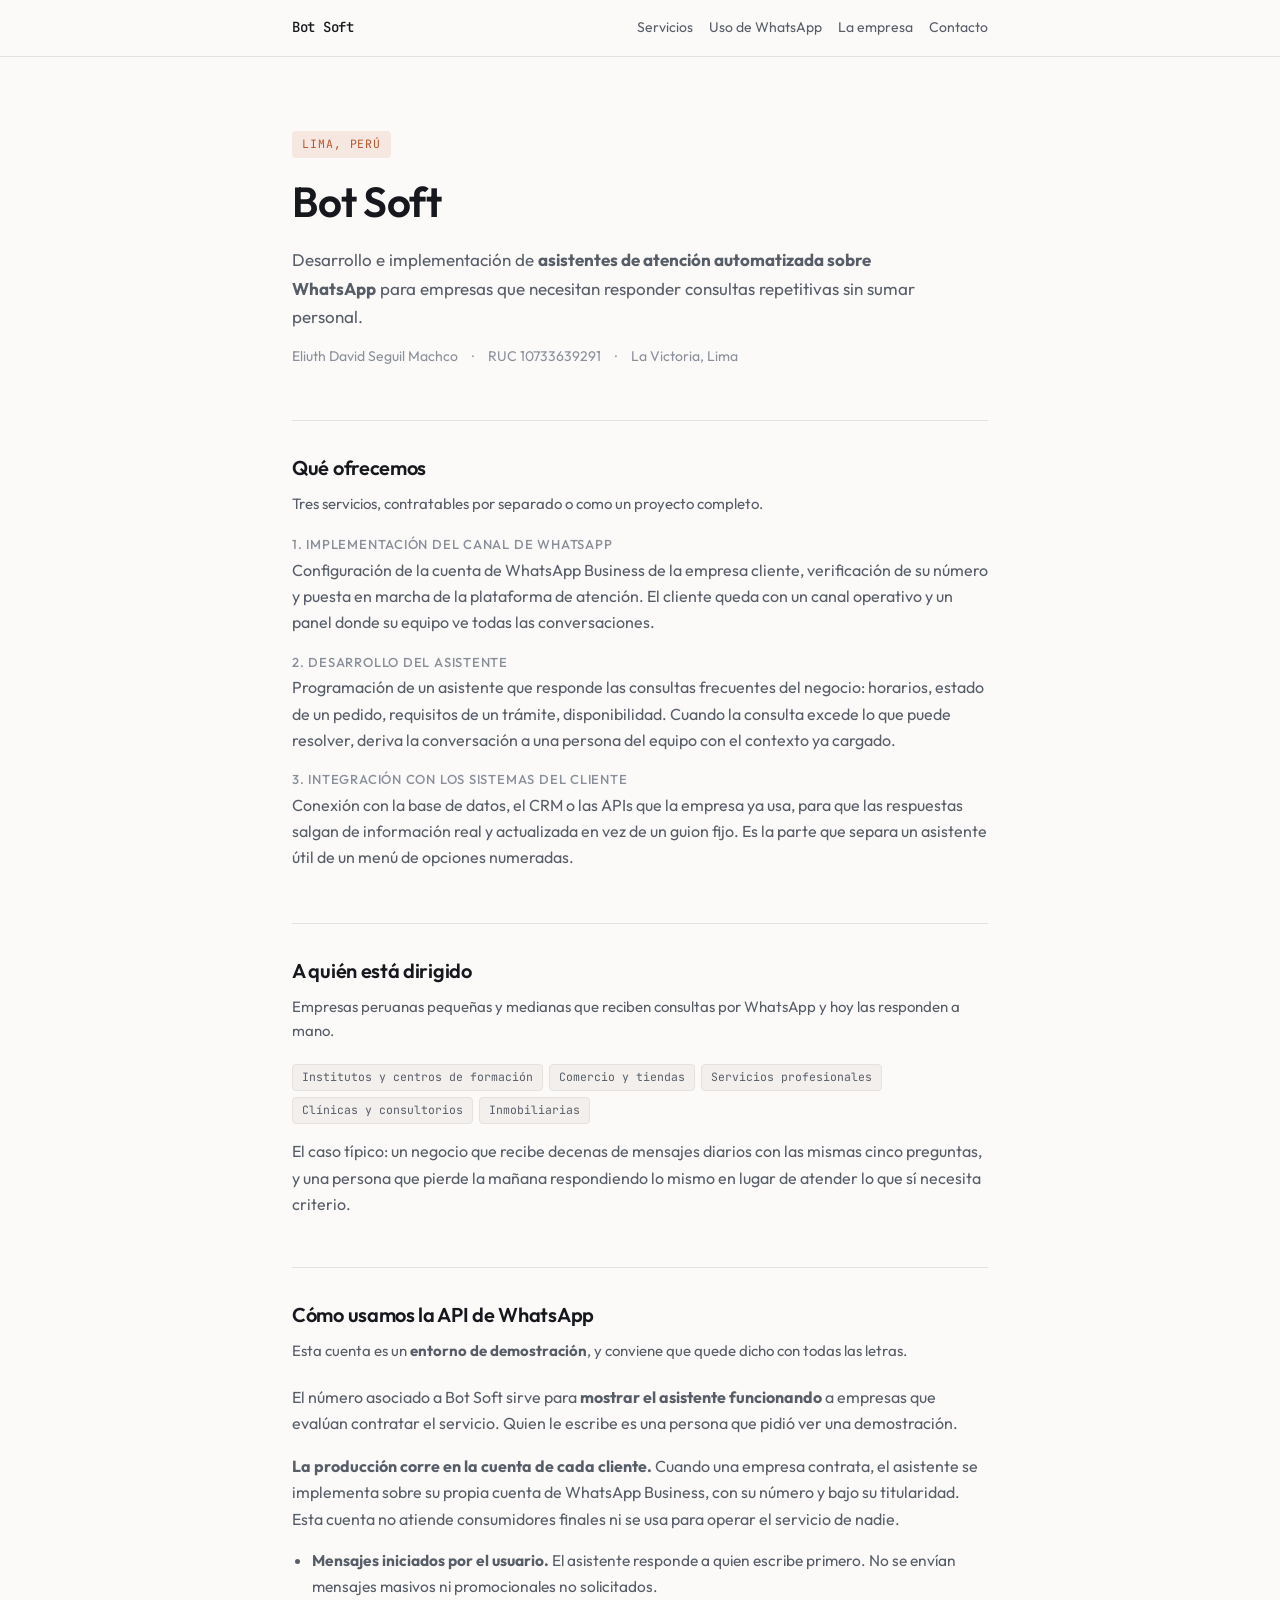
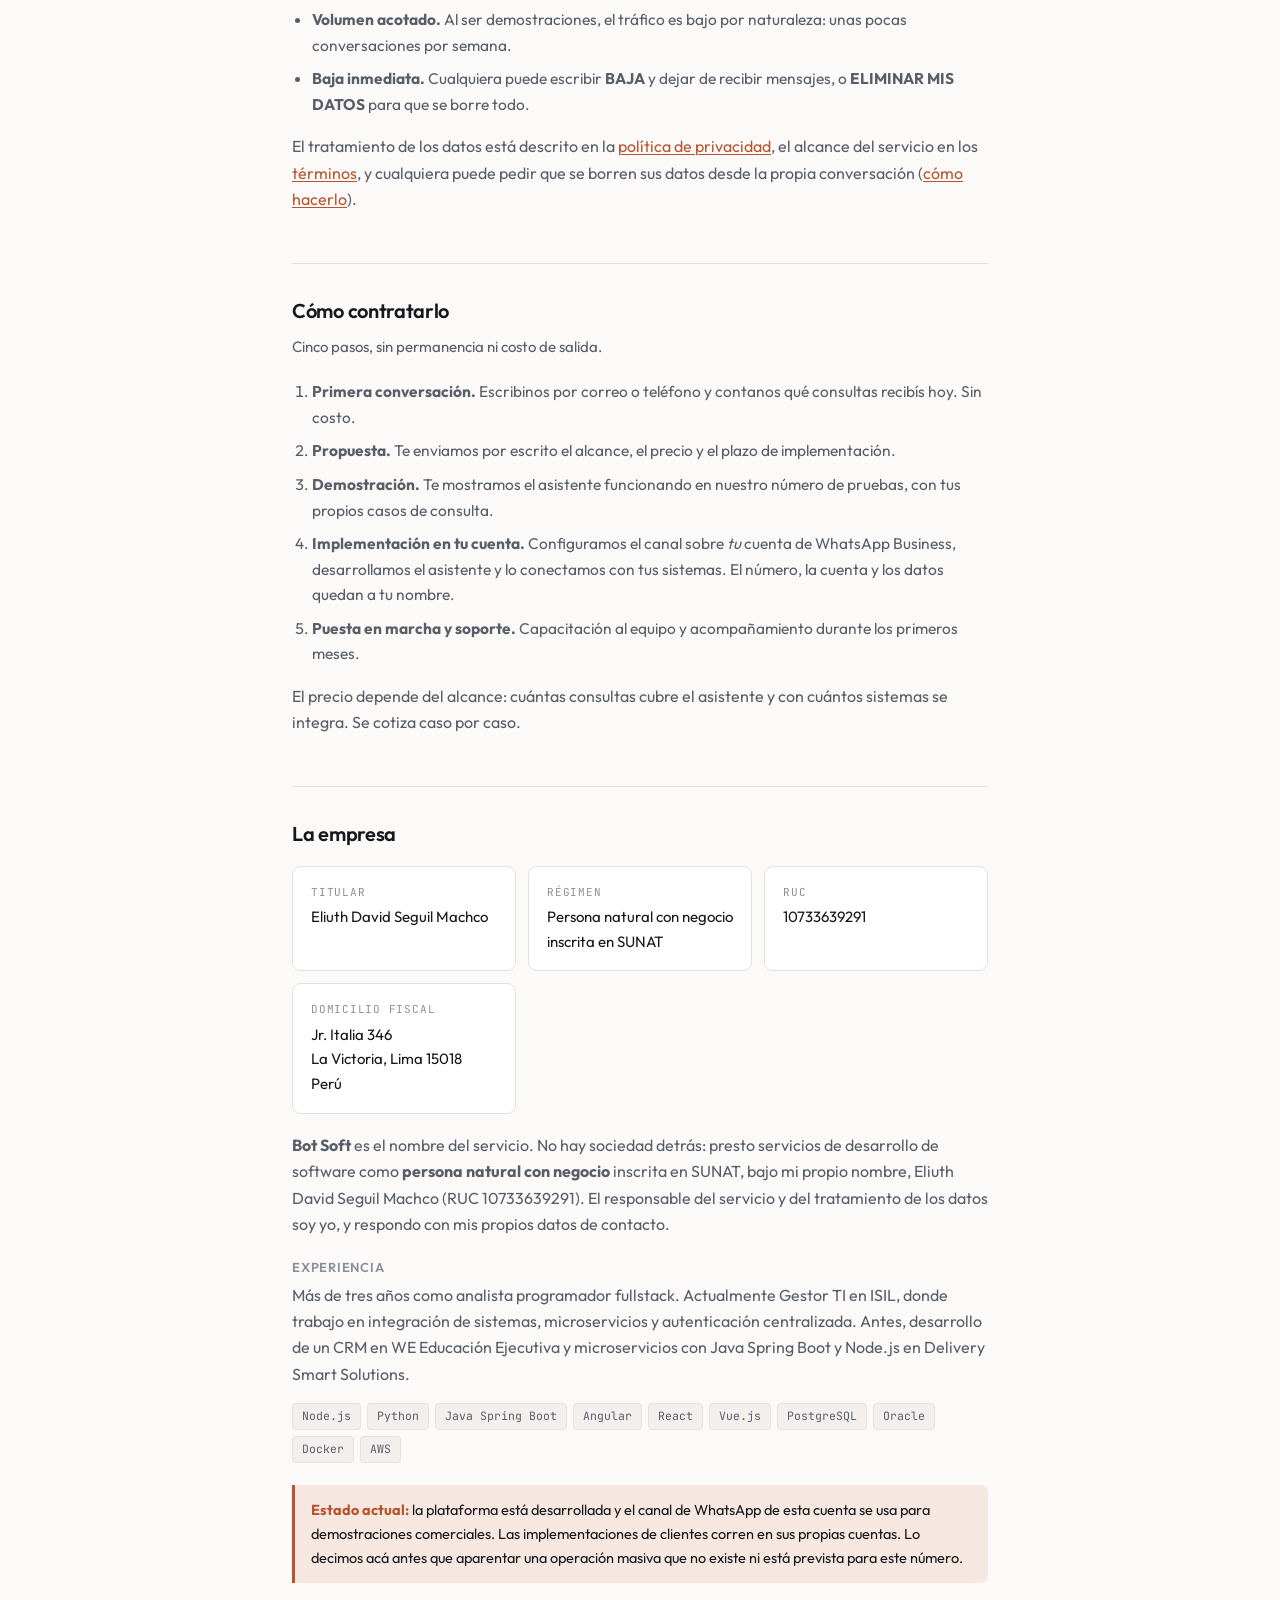
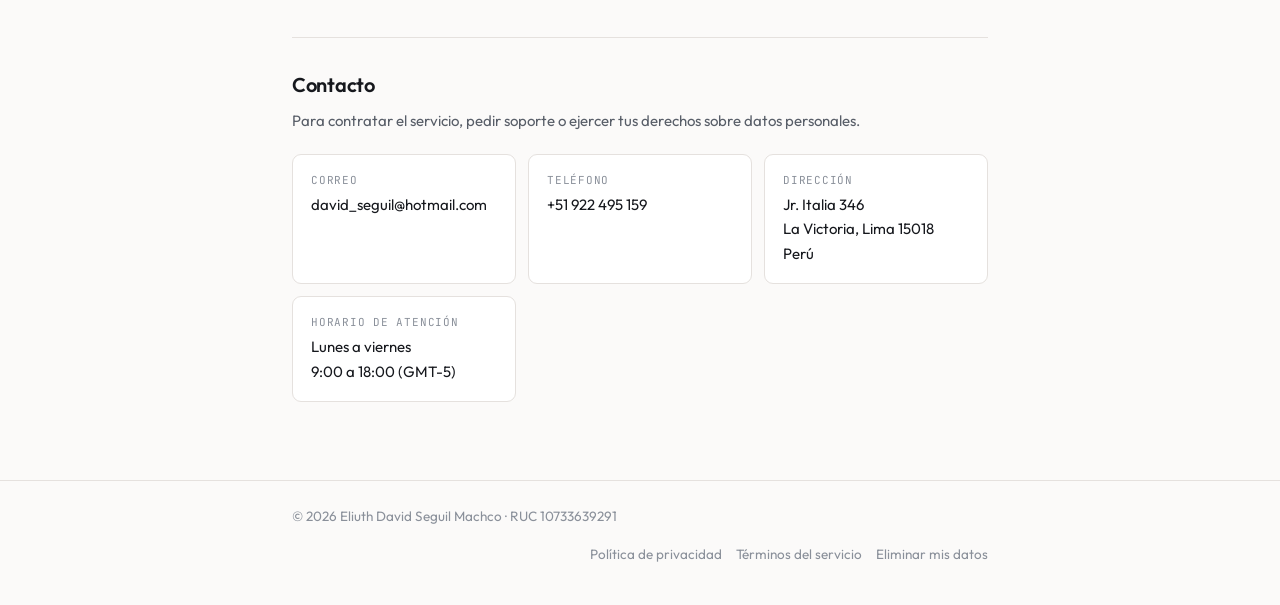
==== commit 75afcecd: "Declara que esta cuenta es entorno de demostracion, no de produccion" ====
--- a/index.html
+++ b/index.html
@@ -109,7 +109,21 @@
 
   <section id="whatsapp">
     <h2>Cómo usamos la API de WhatsApp</h2>
-    <p class="sub">Dicho en concreto, porque es lo que corresponde declarar.</p>
+    <p class="sub">
+      Esta cuenta es un <strong>entorno de demostración</strong>, y conviene
+      que quede dicho con todas las letras.
+    </p>
+    <p style="color:var(--tinta-media)">
+      El número asociado a Bot Soft sirve para <strong>mostrar el asistente
+      funcionando</strong> a empresas que evalúan contratar el servicio. Quien
+      le escribe es una persona que pidió ver una demostración.
+    </p>
+    <p style="color:var(--tinta-media)">
+      <strong>La producción corre en la cuenta de cada cliente.</strong> Cuando
+      una empresa contrata, el asistente se implementa sobre su propia cuenta de
+      WhatsApp Business, con su número y bajo su titularidad. Esta cuenta no
+      atiende consumidores finales ni se usa para operar el servicio de nadie.
+    </p>
     <ul style="color:var(--tinta-media);font-size:15.5px;padding-left:20px">
       <li style="margin-bottom:8px">
         <strong>Mensajes iniciados por el usuario.</strong> El asistente
@@ -117,13 +131,13 @@
         promocionales no solicitados.
       </li>
       <li style="margin-bottom:8px">
-        <strong>Atención y soporte.</strong> Responder consultas, informar
-        estados y derivar a una persona cuando hace falta.
-      </li>
-      <li style="margin-bottom:8px">
-        <strong>Notificaciones consentidas.</strong> Confirmaciones o
-        recordatorios, únicamente a quien los solicitó, y siempre con la
-        opción de darse de baja escribiendo <strong>BAJA</strong>.
+        <strong>Volumen acotado.</strong> Al ser demostraciones, el tráfico es
+        bajo por naturaleza: unas pocas conversaciones por semana.
+      </li>
+      <li style="margin-bottom:8px">
+        <strong>Baja inmediata.</strong> Cualquiera puede escribir
+        <strong>BAJA</strong> y dejar de recibir mensajes, o
+        <strong>ELIMINAR MIS DATOS</strong> para que se borre todo.
       </li>
     </ul>
     <p style="color:var(--tinta-media)">
@@ -137,7 +151,7 @@
 
   <section id="contratar">
     <h2>Cómo contratarlo</h2>
-    <p class="sub">Cuatro pasos, sin permanencia ni costo de salida.</p>
+    <p class="sub">Cinco pasos, sin permanencia ni costo de salida.</p>
     <ol style="color:var(--tinta-media);font-size:15.5px;padding-left:20px">
       <li style="margin-bottom:8px">
         <strong>Primera conversación.</strong> Escribinos por correo o teléfono
@@ -148,8 +162,14 @@
         precio y el plazo de implementación.
       </li>
       <li style="margin-bottom:8px">
-        <strong>Implementación.</strong> Configuramos el canal, desarrollamos
-        el asistente y lo conectamos con tus sistemas.
+        <strong>Demostración.</strong> Te mostramos el asistente funcionando
+        en nuestro número de pruebas, con tus propios casos de consulta.
+      </li>
+      <li style="margin-bottom:8px">
+        <strong>Implementación en tu cuenta.</strong> Configuramos el canal
+        sobre <em>tu</em> cuenta de WhatsApp Business, desarrollamos el
+        asistente y lo conectamos con tus sistemas. El número, la cuenta y los
+        datos quedan a tu nombre.
       </li>
       <li style="margin-bottom:8px">
         <strong>Puesta en marcha y soporte.</strong> Capacitación al equipo y
@@ -210,11 +230,11 @@
     </div>
 
     <div class="aviso" style="margin-top:22px">
-      <strong>Estado actual:</strong> Bot Soft está en etapa de implementación
-      inicial. La plataforma está desarrollada y el canal de WhatsApp se
-      encuentra en configuración y pruebas antes de atender a los primeros
-      clientes. Preferimos decirlo acá antes que aparentar una operación que
-      todavía no existe.
+      <strong>Estado actual:</strong> la plataforma está desarrollada y el
+      canal de WhatsApp de esta cuenta se usa para demostraciones comerciales.
+      Las implementaciones de clientes corren en sus propias cuentas. Lo
+      decimos acá antes que aparentar una operación masiva que no existe ni
+      está prevista para este número.
     </div>
   </section>
 
